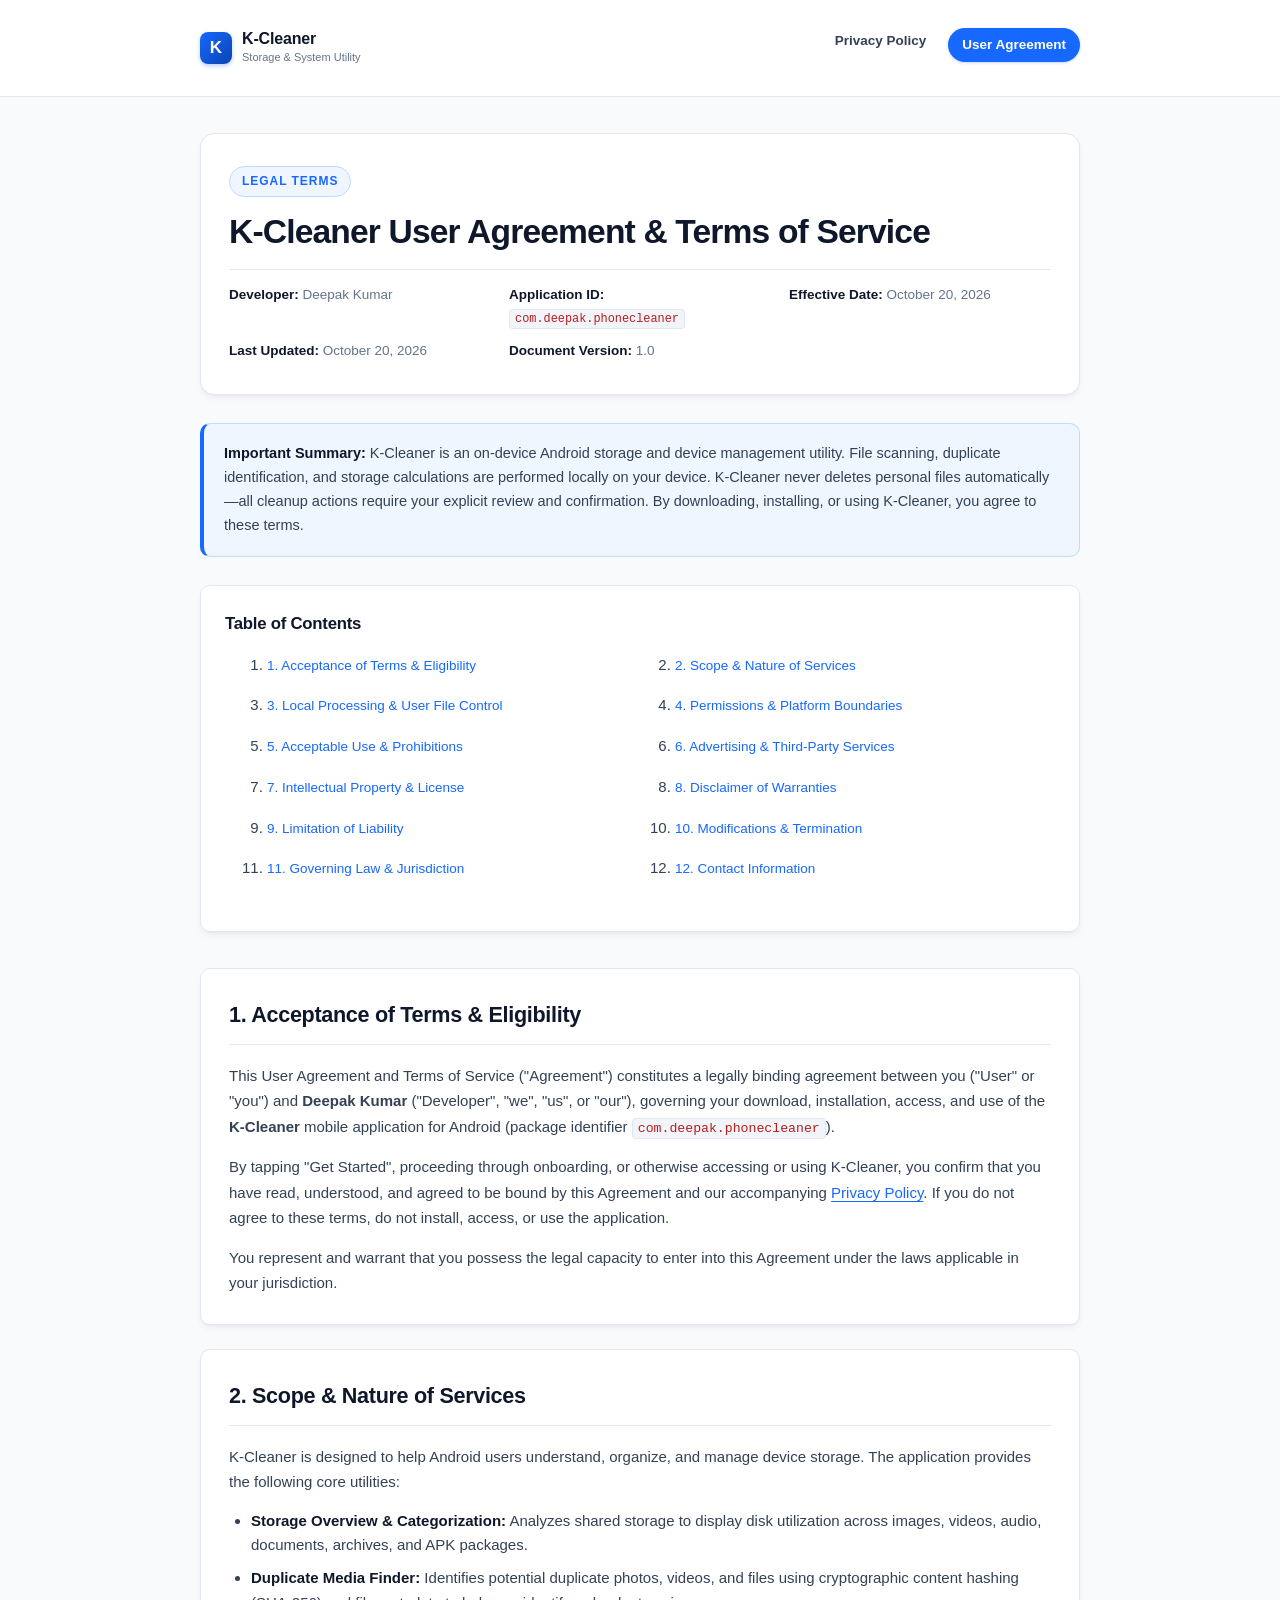
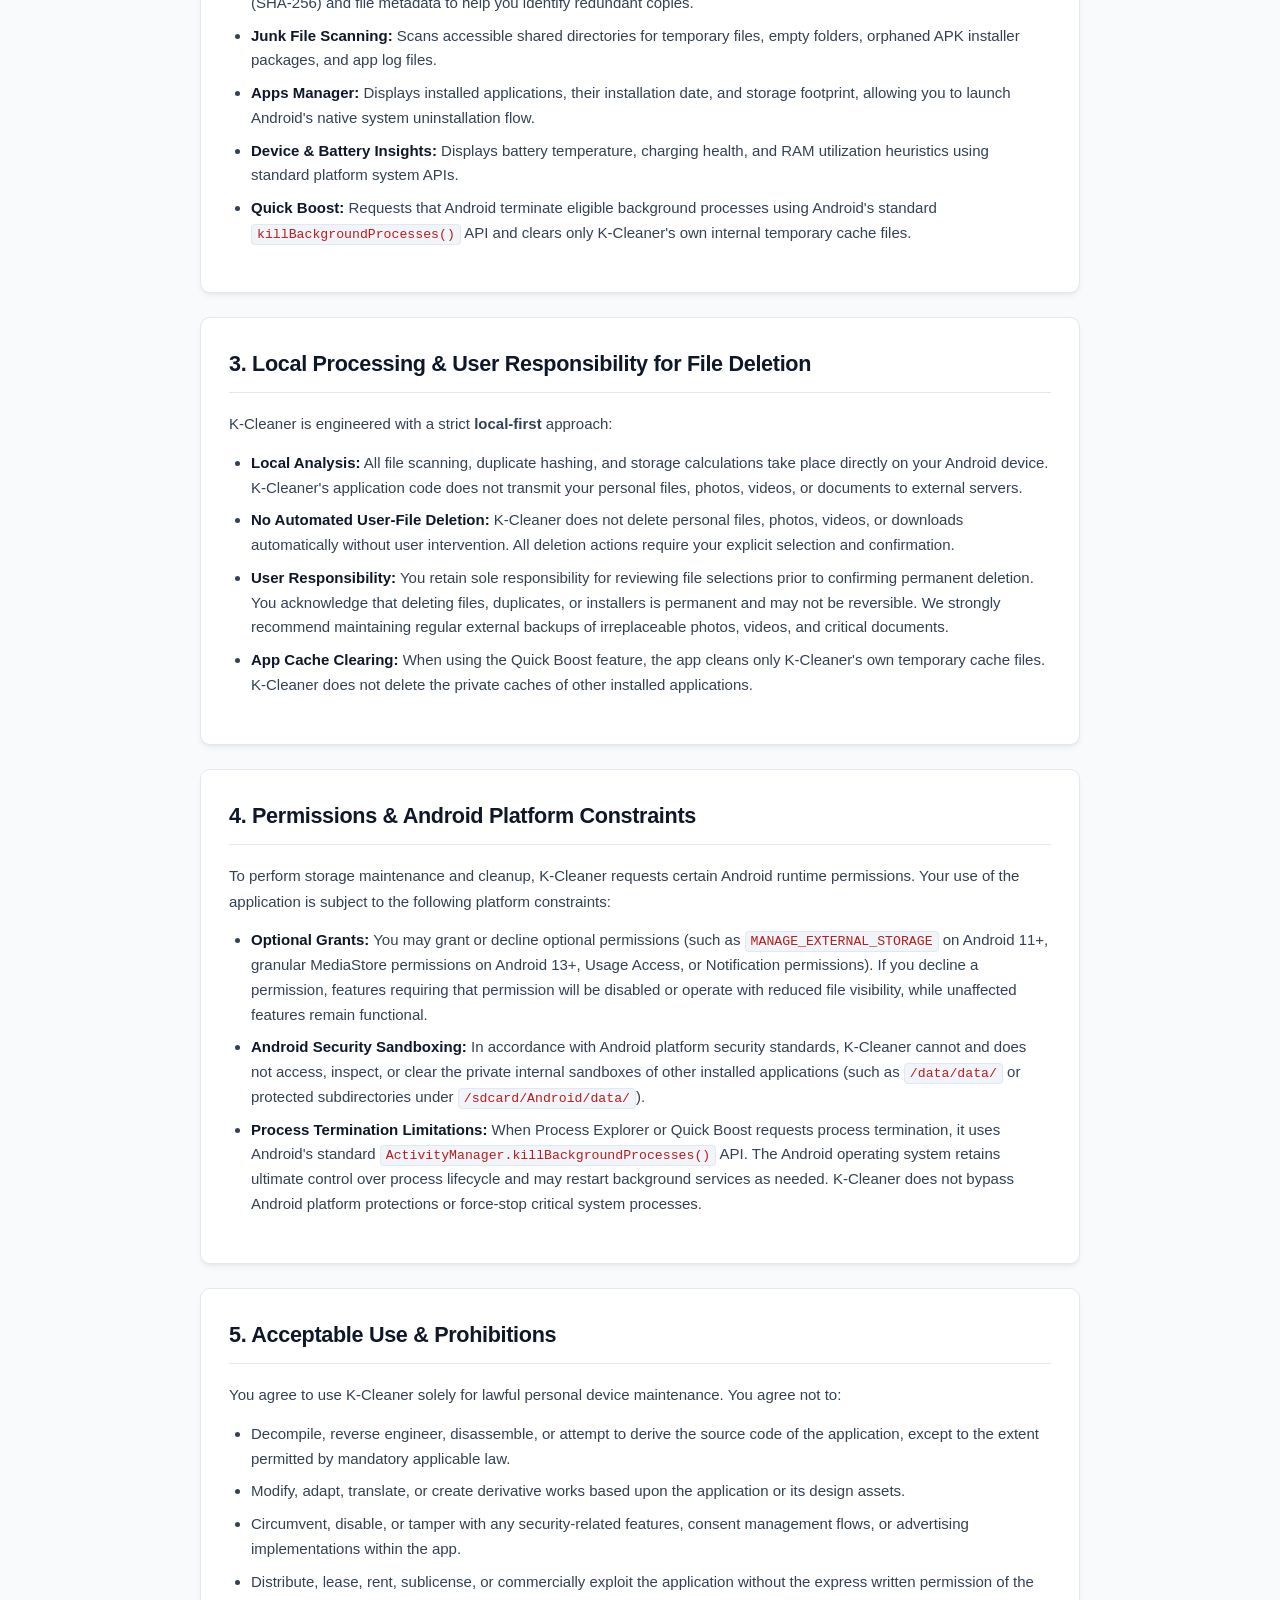
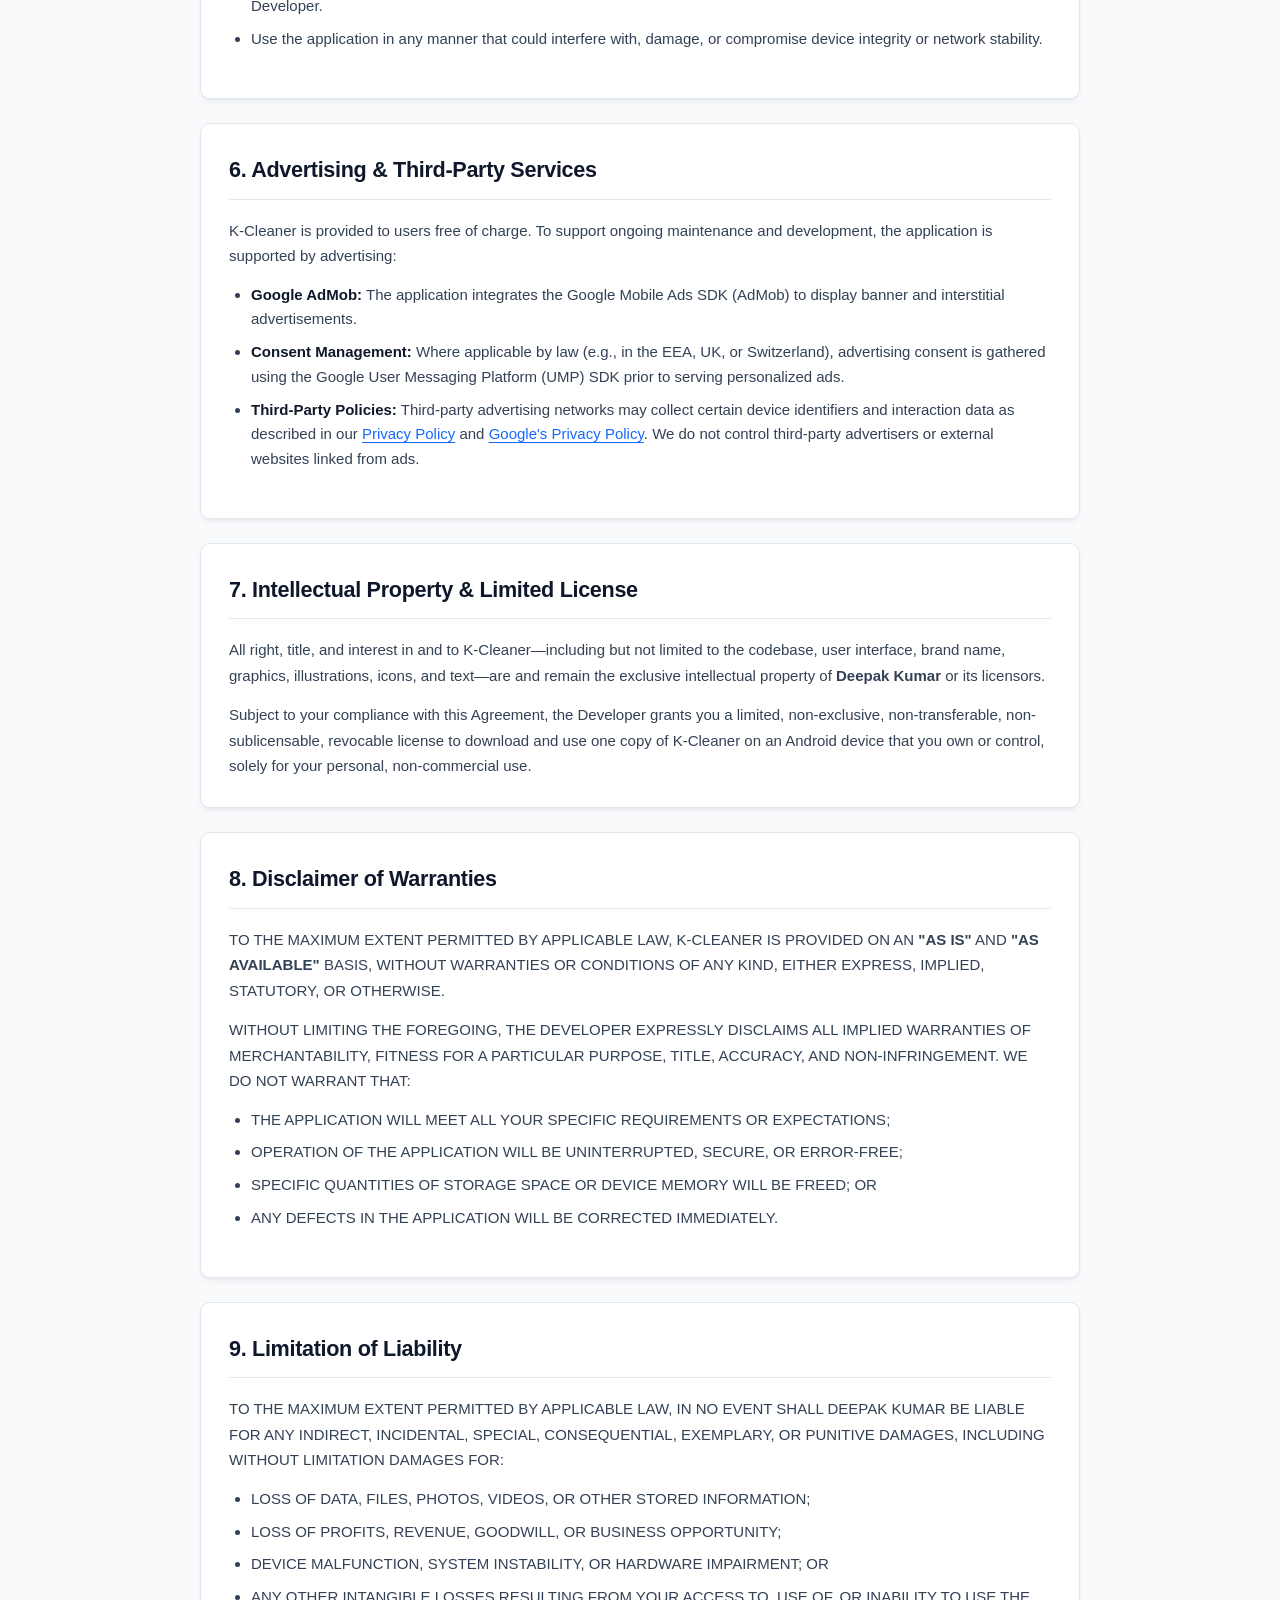
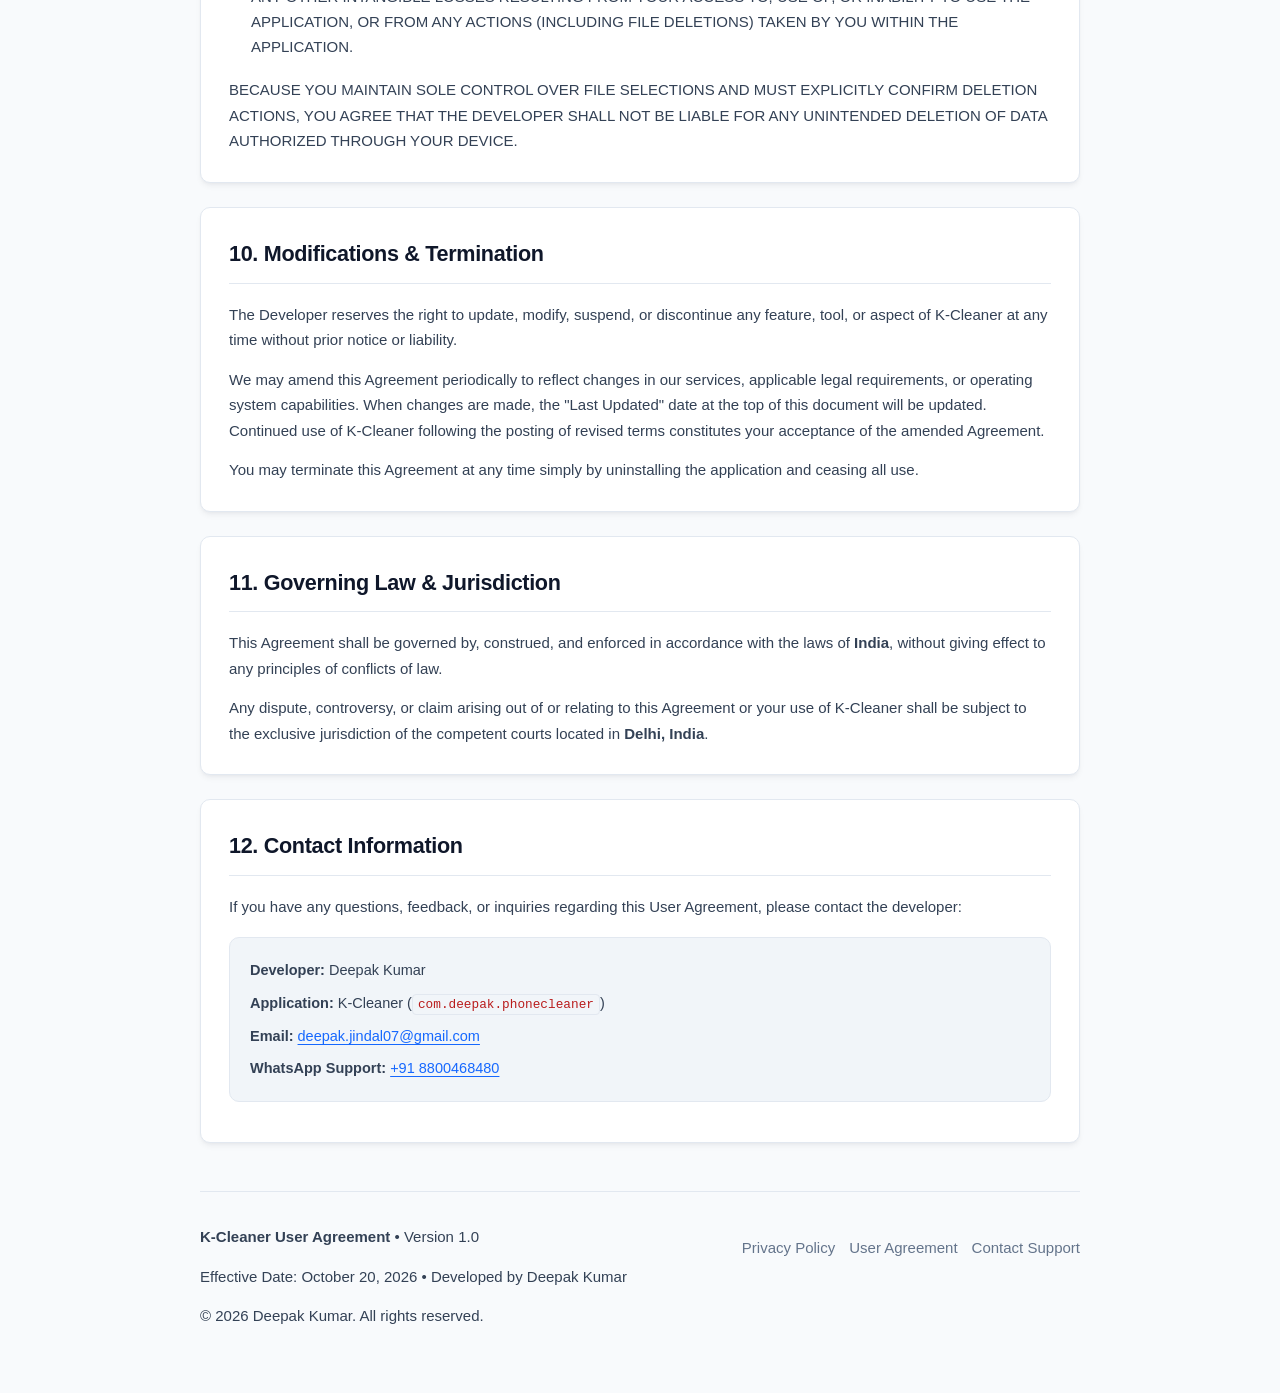
==== agreement.html @ 9d78235a "Revamp privacy policy and add user agreement with modern responsive theme" ====
<!DOCTYPE html>
<html lang="en">
<head>
  <meta charset="UTF-8">
  <meta name="viewport" content="width=device-width, initial-scale=1.0">
  <meta name="description" content="User Agreement and Terms of Service for K-Cleaner, an Android device storage and maintenance utility developed by Deepak Kumar.">
  <meta name="author" content="Deepak Kumar">
  <title>User Agreement — K-Cleaner</title>
  <link rel="stylesheet" href="styles.css">
  <style>
    /* Inline baseline styles to ensure immediate render */
    :root {
      --color-primary: #1668fe;
      --font-stack: -apple-system, BlinkMacSystemFont, "Segoe UI", Roboto, "Helvetica Neue", Arial, sans-serif;
    }
  </style>
</head>
<body>
  <!-- Top Navigation Bar -->
  <nav class="site-nav" aria-label="Main Navigation">
    <div class="site-nav-container">
      <a href="index.html" class="brand-link" aria-label="K-Cleaner Home">
        <div class="brand-icon">K</div>
        <div class="brand-info">
          <span class="brand-name">K-Cleaner</span>
          <span class="brand-tagline">Storage &amp; System Utility</span>
        </div>
      </a>
      <ul class="nav-links">
        <li><a href="privacy-policy.html" class="nav-pill inactive">Privacy Policy</a></li>
        <li><a href="agreement.html" class="nav-pill active" aria-current="page">User Agreement</a></li>
      </ul>
    </div>
  </nav>

  <div class="container">
    <header class="doc-header">
      <span class="brand-badge">Legal Terms</span>
      <h1>K-Cleaner User Agreement &amp; Terms of Service</h1>
      <div class="meta-grid">
        <div class="meta-item"><strong>Developer:</strong> Deepak Kumar</div>
        <div class="meta-item"><strong>Application ID:</strong> <code>com.deepak.phonecleaner</code></div>
        <div class="meta-item"><strong>Effective Date:</strong> October 20, 2026</div>
        <div class="meta-item"><strong>Last Updated:</strong> October 20, 2026</div>
        <div class="meta-item"><strong>Document Version:</strong> 1.0</div>
      </div>
    </header>

    <div class="callout">
      <strong>Important Summary:</strong> K-Cleaner is an on-device Android storage and device management utility. File scanning, duplicate identification, and storage calculations are performed locally on your device. K-Cleaner never deletes personal files automatically—all cleanup actions require your explicit review and confirmation. By downloading, installing, or using K-Cleaner, you agree to these terms.
    </div>

    <!-- Table of Contents -->
    <nav class="toc" aria-label="Table of Contents">
      <h2>Table of Contents</h2>
      <ol>
        <li><a href="#acceptance">1. Acceptance of Terms &amp; Eligibility</a></li>
        <li><a href="#services">2. Scope &amp; Nature of Services</a></li>
        <li><a href="#user-control">3. Local Processing &amp; User File Control</a></li>
        <li><a href="#permissions">4. Permissions &amp; Platform Boundaries</a></li>
        <li><a href="#acceptable-use">5. Acceptable Use &amp; Prohibitions</a></li>
        <li><a href="#advertising">6. Advertising &amp; Third-Party Services</a></li>
        <li><a href="#intellectual-property">7. Intellectual Property &amp; License</a></li>
        <li><a href="#disclaimers">8. Disclaimer of Warranties</a></li>
        <li><a href="#liability">9. Limitation of Liability</a></li>
        <li><a href="#modifications">10. Modifications &amp; Termination</a></li>
        <li><a href="#governing-law">11. Governing Law &amp; Jurisdiction</a></li>
        <li><a href="#contact">12. Contact Information</a></li>
      </ol>
    </nav>

    <main>
      <!-- 1. Acceptance -->
      <section id="acceptance">
        <h2>1. Acceptance of Terms &amp; Eligibility</h2>
        <p>
          This User Agreement and Terms of Service ("Agreement") constitutes a legally binding agreement between you ("User" or "you") and <strong>Deepak Kumar</strong> ("Developer", "we", "us", or "our"), governing your download, installation, access, and use of the <strong>K-Cleaner</strong> mobile application for Android (package identifier <code>com.deepak.phonecleaner</code>).
        </p>
        <p>
          By tapping "Get Started", proceeding through onboarding, or otherwise accessing or using K-Cleaner, you confirm that you have read, understood, and agreed to be bound by this Agreement and our accompanying <a href="privacy-policy.html">Privacy Policy</a>. If you do not agree to these terms, do not install, access, or use the application.
        </p>
        <p>
          You represent and warrant that you possess the legal capacity to enter into this Agreement under the laws applicable in your jurisdiction.
        </p>
      </section>

      <!-- 2. Scope & Nature of Services -->
      <section id="services">
        <h2>2. Scope &amp; Nature of Services</h2>
        <p>
          K-Cleaner is designed to help Android users understand, organize, and manage device storage. The application provides the following core utilities:
        </p>
        <ul>
          <li><strong>Storage Overview &amp; Categorization:</strong> Analyzes shared storage to display disk utilization across images, videos, audio, documents, archives, and APK packages.</li>
          <li><strong>Duplicate Media Finder:</strong> Identifies potential duplicate photos, videos, and files using cryptographic content hashing (SHA-256) and file metadata to help you identify redundant copies.</li>
          <li><strong>Junk File Scanning:</strong> Scans accessible shared directories for temporary files, empty folders, orphaned APK installer packages, and app log files.</li>
          <li><strong>Apps Manager:</strong> Displays installed applications, their installation date, and storage footprint, allowing you to launch Android's native system uninstallation flow.</li>
          <li><strong>Device &amp; Battery Insights:</strong> Displays battery temperature, charging health, and RAM utilization heuristics using standard platform system APIs.</li>
          <li><strong>Quick Boost:</strong> Requests that Android terminate eligible background processes using Android's standard <code>killBackgroundProcesses()</code> API and clears only K-Cleaner's own internal temporary cache files.</li>
        </ul>
      </section>

      <!-- 3. Local Processing & User Control -->
      <section id="user-control">
        <h2>3. Local Processing &amp; User Responsibility for File Deletion</h2>
        <p>
          K-Cleaner is engineered with a strict <strong>local-first</strong> approach:
        </p>
        <ul>
          <li>
            <strong>Local Analysis:</strong> All file scanning, duplicate hashing, and storage calculations take place directly on your Android device. K-Cleaner's application code does not transmit your personal files, photos, videos, or documents to external servers.
          </li>
          <li>
            <strong>No Automated User-File Deletion:</strong> K-Cleaner does not delete personal files, photos, videos, or downloads automatically without user intervention. All deletion actions require your explicit selection and confirmation.
          </li>
          <li>
            <strong>User Responsibility:</strong> You retain sole responsibility for reviewing file selections prior to confirming permanent deletion. You acknowledge that deleting files, duplicates, or installers is permanent and may not be reversible. We strongly recommend maintaining regular external backups of irreplaceable photos, videos, and critical documents.
          </li>
          <li>
            <strong>App Cache Clearing:</strong> When using the Quick Boost feature, the app cleans only K-Cleaner's own temporary cache files. K-Cleaner does not delete the private caches of other installed applications.
          </li>
        </ul>
      </section>

      <!-- 4. Permissions & Platform Boundaries -->
      <section id="permissions">
        <h2>4. Permissions &amp; Android Platform Constraints</h2>
        <p>
          To perform storage maintenance and cleanup, K-Cleaner requests certain Android runtime permissions. Your use of the application is subject to the following platform constraints:
        </p>
        <ul>
          <li>
            <strong>Optional Grants:</strong> You may grant or decline optional permissions (such as <code>MANAGE_EXTERNAL_STORAGE</code> on Android 11+, granular MediaStore permissions on Android 13+, Usage Access, or Notification permissions). If you decline a permission, features requiring that permission will be disabled or operate with reduced file visibility, while unaffected features remain functional.
          </li>
          <li>
            <strong>Android Security Sandboxing:</strong> In accordance with Android platform security standards, K-Cleaner cannot and does not access, inspect, or clear the private internal sandboxes of other installed applications (such as <code>/data/data/</code> or protected subdirectories under <code>/sdcard/Android/data/</code>).
          </li>
          <li>
            <strong>Process Termination Limitations:</strong> When Process Explorer or Quick Boost requests process termination, it uses Android's standard <code>ActivityManager.killBackgroundProcesses()</code> API. The Android operating system retains ultimate control over process lifecycle and may restart background services as needed. K-Cleaner does not bypass Android platform protections or force-stop critical system processes.
          </li>
        </ul>
      </section>

      <!-- 5. Acceptable Use -->
      <section id="acceptable-use">
        <h2>5. Acceptable Use &amp; Prohibitions</h2>
        <p>
          You agree to use K-Cleaner solely for lawful personal device maintenance. You agree not to:
        </p>
        <ul>
          <li>Decompile, reverse engineer, disassemble, or attempt to derive the source code of the application, except to the extent permitted by mandatory applicable law.</li>
          <li>Modify, adapt, translate, or create derivative works based upon the application or its design assets.</li>
          <li>Circumvent, disable, or tamper with any security-related features, consent management flows, or advertising implementations within the app.</li>
          <li>Distribute, lease, rent, sublicense, or commercially exploit the application without the express written permission of the Developer.</li>
          <li>Use the application in any manner that could interfere with, damage, or compromise device integrity or network stability.</li>
        </ul>
      </section>

      <!-- 6. Advertising & Third-Party Services -->
      <section id="advertising">
        <h2>6. Advertising &amp; Third-Party Services</h2>
        <p>
          K-Cleaner is provided to users free of charge. To support ongoing maintenance and development, the application is supported by advertising:
        </p>
        <ul>
          <li><strong>Google AdMob:</strong> The application integrates the Google Mobile Ads SDK (AdMob) to display banner and interstitial advertisements.</li>
          <li><strong>Consent Management:</strong> Where applicable by law (e.g., in the EEA, UK, or Switzerland), advertising consent is gathered using the Google User Messaging Platform (UMP) SDK prior to serving personalized ads.</li>
          <li><strong>Third-Party Policies:</strong> Third-party advertising networks may collect certain device identifiers and interaction data as described in our <a href="privacy-policy.html#advertising">Privacy Policy</a> and <a href="https://policies.google.com/privacy" target="_blank" rel="noopener noreferrer">Google's Privacy Policy</a>. We do not control third-party advertisers or external websites linked from ads.</li>
        </ul>
      </section>

      <!-- 7. Intellectual Property -->
      <section id="intellectual-property">
        <h2>7. Intellectual Property &amp; Limited License</h2>
        <p>
          All right, title, and interest in and to K-Cleaner—including but not limited to the codebase, user interface, brand name, graphics, illustrations, icons, and text—are and remain the exclusive intellectual property of <strong>Deepak Kumar</strong> or its licensors.
        </p>
        <p>
          Subject to your compliance with this Agreement, the Developer grants you a limited, non-exclusive, non-transferable, non-sublicensable, revocable license to download and use one copy of K-Cleaner on an Android device that you own or control, solely for your personal, non-commercial use.
        </p>
      </section>

      <!-- 8. Disclaimers -->
      <section id="disclaimers">
        <h2>8. Disclaimer of Warranties</h2>
        <p>
          TO THE MAXIMUM EXTENT PERMITTED BY APPLICABLE LAW, K-CLEANER IS PROVIDED ON AN <strong>"AS IS"</strong> AND <strong>"AS AVAILABLE"</strong> BASIS, WITHOUT WARRANTIES OR CONDITIONS OF ANY KIND, EITHER EXPRESS, IMPLIED, STATUTORY, OR OTHERWISE.
        </p>
        <p>
          WITHOUT LIMITING THE FOREGOING, THE DEVELOPER EXPRESSLY DISCLAIMS ALL IMPLIED WARRANTIES OF MERCHANTABILITY, FITNESS FOR A PARTICULAR PURPOSE, TITLE, ACCURACY, AND NON-INFRINGEMENT. WE DO NOT WARRANT THAT:
        </p>
        <ul>
          <li>THE APPLICATION WILL MEET ALL YOUR SPECIFIC REQUIREMENTS OR EXPECTATIONS;</li>
          <li>OPERATION OF THE APPLICATION WILL BE UNINTERRUPTED, SECURE, OR ERROR-FREE;</li>
          <li>SPECIFIC QUANTITIES OF STORAGE SPACE OR DEVICE MEMORY WILL BE FREED; OR</li>
          <li>ANY DEFECTS IN THE APPLICATION WILL BE CORRECTED IMMEDIATELY.</li>
        </ul>
      </section>

      <!-- 9. Liability -->
      <section id="liability">
        <h2>9. Limitation of Liability</h2>
        <p>
          TO THE MAXIMUM EXTENT PERMITTED BY APPLICABLE LAW, IN NO EVENT SHALL DEEPAK KUMAR BE LIABLE FOR ANY INDIRECT, INCIDENTAL, SPECIAL, CONSEQUENTIAL, EXEMPLARY, OR PUNITIVE DAMAGES, INCLUDING WITHOUT LIMITATION DAMAGES FOR:
        </p>
        <ul>
          <li>LOSS OF DATA, FILES, PHOTOS, VIDEOS, OR OTHER STORED INFORMATION;</li>
          <li>LOSS OF PROFITS, REVENUE, GOODWILL, OR BUSINESS OPPORTUNITY;</li>
          <li>DEVICE MALFUNCTION, SYSTEM INSTABILITY, OR HARDWARE IMPAIRMENT; OR</li>
          <li>ANY OTHER INTANGIBLE LOSSES RESULTING FROM YOUR ACCESS TO, USE OF, OR INABILITY TO USE THE APPLICATION, OR FROM ANY ACTIONS (INCLUDING FILE DELETIONS) TAKEN BY YOU WITHIN THE APPLICATION.</li>
        </ul>
        <p>
          BECAUSE YOU MAINTAIN SOLE CONTROL OVER FILE SELECTIONS AND MUST EXPLICITLY CONFIRM DELETION ACTIONS, YOU AGREE THAT THE DEVELOPER SHALL NOT BE LIABLE FOR ANY UNINTENDED DELETION OF DATA AUTHORIZED THROUGH YOUR DEVICE.
        </p>
      </section>

      <!-- 10. Modifications -->
      <section id="modifications">
        <h2>10. Modifications &amp; Termination</h2>
        <p>
          The Developer reserves the right to update, modify, suspend, or discontinue any feature, tool, or aspect of K-Cleaner at any time without prior notice or liability.
        </p>
        <p>
          We may amend this Agreement periodically to reflect changes in our services, applicable legal requirements, or operating system capabilities. When changes are made, the "Last Updated" date at the top of this document will be updated. Continued use of K-Cleaner following the posting of revised terms constitutes your acceptance of the amended Agreement.
        </p>
        <p>
          You may terminate this Agreement at any time simply by uninstalling the application and ceasing all use.
        </p>
      </section>

      <!-- 11. Governing Law -->
      <section id="governing-law">
        <h2>11. Governing Law &amp; Jurisdiction</h2>
        <p>
          This Agreement shall be governed by, construed, and enforced in accordance with the laws of <strong>India</strong>, without giving effect to any principles of conflicts of law.
        </p>
        <p>
          Any dispute, controversy, or claim arising out of or relating to this Agreement or your use of K-Cleaner shall be subject to the exclusive jurisdiction of the competent courts located in <strong>Delhi, India</strong>.
        </p>
      </section>

      <!-- 12. Contact -->
      <section id="contact">
        <h2>12. Contact Information</h2>
        <p>
          If you have any questions, feedback, or inquiries regarding this User Agreement, please contact the developer:
        </p>
        <div class="contact-box">
          <p><strong>Developer:</strong> Deepak Kumar</p>
          <p><strong>Application:</strong> K-Cleaner (<code>com.deepak.phonecleaner</code>)</p>
          <p><strong>Email:</strong> <a href="mailto:deepak.jindal07@gmail.com">deepak.jindal07@gmail.com</a></p>
          <p><strong>WhatsApp Support:</strong> <a href="https://wa.me/918800468480" target="_blank" rel="noopener noreferrer">+91 8800468480</a></p>
        </div>
      </section>
    </main>

    <!-- Footer -->
    <footer class="doc-footer">
      <div class="footer-content">
        <div>
          <p><strong>K-Cleaner User Agreement</strong> • Version 1.0</p>
          <p>Effective Date: October 20, 2026 • Developed by Deepak Kumar</p>
          <p>&copy; 2026 Deepak Kumar. All rights reserved.</p>
        </div>
        <div>
          <ul class="footer-links">
            <li><a href="privacy-policy.html">Privacy Policy</a></li>
            <li><a href="agreement.html">User Agreement</a></li>
            <li><a href="mailto:deepak.jindal07@gmail.com">Contact Support</a></li>
          </ul>
        </div>
      </div>
    </footer>
  </div>
</body>
</html>
---- styles.css ----
:root {
  --color-bg: #f8fafc;
  --color-surface: #ffffff;
  --color-surface-subtle: #f1f5f9;
  --color-border: #e2e8f0;
  --color-border-subtle: #edf2f7;
  --color-text-main: #0f172a;
  --color-text-muted: #334155;
  --color-text-subtle: #64748b;
  --color-primary: #1668fe;
  --color-primary-dark: #0f4ec2;
  --color-primary-light: #eff6ff;
  --color-primary-border: #bfdbfe;
  --color-accent-badge: #e0edff;
  --color-code-bg: #f1f5f9;
  --color-code-text: #b91c1c;
  --color-code-border: #e2e8f0;
  --color-table-header: #f8fafc;
  --color-table-stripe: #fcfdfe;
  --color-table-hover: #f1f7ff;
  --color-nav-bg: rgba(255, 255, 255, 0.92);
  --color-nav-border: #e2e8f0;
  --color-card-shadow: 0 4px 6px -1px rgba(15, 23, 42, 0.05), 0 2px 4px -2px rgba(15, 23, 42, 0.05);
  --color-banner-bg: #eff6ff;
  --color-banner-border: #93c5fd;
  --color-banner-text: #1e40af;
  --radius-sm: 6px;
  --radius-md: 10px;
  --radius-lg: 14px;
  --font-stack: -apple-system, BlinkMacSystemFont, "Segoe UI", Roboto, "Helvetica Neue", Arial, sans-serif;
}

@media (prefers-color-scheme: dark) {
  :root {
    --color-bg: #0b1120;
    --color-surface: #131d31;
    --color-surface-subtle: #1a263d;
    --color-border: #22324e;
    --color-border-subtle: #1c2b42;
    --color-text-main: #f8fafc;
    --color-text-muted: #cbd5e1;
    --color-text-subtle: #94a3b8;
    --color-primary: #3b82f6;
    --color-primary-dark: #60a5fa;
    --color-primary-light: #172554;
    --color-primary-border: #1e3a8a;
    --color-accent-badge: #1e293b;
    --color-code-bg: #1e293b;
    --color-code-text: #f87171;
    --color-code-border: #334155;
    --color-table-header: #172237;
    --color-table-stripe: #121b2d;
    --color-table-hover: #1e2d48;
    --color-nav-bg: rgba(11, 17, 32, 0.92);
    --color-nav-border: #1e293b;
    --color-card-shadow: 0 4px 6px -1px rgba(0, 0, 0, 0.3);
    --color-banner-bg: #172554;
    --color-banner-border: #1e40af;
    --color-banner-text: #bfdbfe;
  }
}

* {
  box-sizing: border-box;
  margin: 0;
  padding: 0;
}

html {
  scroll-behavior: smooth;
  font-size: 16px;
  background-color: var(--color-bg);
  color: var(--color-text-main);
}

body {
  font-family: var(--font-stack);
  line-height: 1.7;
  color: var(--color-text-main);
  background-color: var(--color-bg);
  -webkit-font-smoothing: antialiased;
}

/* Site Navbar */
.site-nav {
  position: sticky;
  top: 0;
  z-index: 100;
  background-color: var(--color-nav-bg);
  backdrop-filter: blur(10px);
  -webkit-backdrop-filter: blur(10px);
  border-bottom: 1px solid var(--color-nav-border);
  transition: background-color 0.2s ease, border-color 0.2s ease;
}

.site-nav-container {
  max-width: 920px;
  margin: 0 auto;
  padding: 12px 20px;
  display: flex;
  align-items: center;
  justify-content: space-between;
  gap: 16px;
}

.brand-link {
  display: flex;
  align-items: center;
  gap: 10px;
  text-decoration: none;
  color: var(--color-text-main);
}

.brand-icon {
  width: 32px;
  height: 32px;
  border-radius: 8px;
  background: linear-gradient(135deg, #1668fe, #0b45b2);
  display: flex;
  align-items: center;
  justify-content: center;
  color: #ffffff;
  font-weight: 800;
  font-size: 17px;
  box-shadow: 0 2px 4px rgba(22, 104, 254, 0.3);
  flex-shrink: 0;
}

.brand-info {
  display: flex;
  flex-direction: column;
}

.brand-name {
  font-weight: 700;
  font-size: 16px;
  letter-spacing: -0.01em;
  color: var(--color-text-main);
  line-height: 1.2;
}

.brand-tagline {
  font-size: 11px;
  color: var(--color-text-subtle);
  font-weight: 500;
}

.nav-links {
  display: flex;
  align-items: center;
  gap: 8px;
  list-style: none;
}

.nav-pill {
  display: inline-block;
  padding: 6px 14px;
  border-radius: 9999px;
  font-size: 13.5px;
  font-weight: 600;
  text-decoration: none;
  transition: all 0.15s ease;
  white-space: nowrap;
}

.nav-pill.inactive {
  color: var(--color-text-muted);
  background-color: transparent;
}

.nav-pill.inactive:hover {
  background-color: var(--color-surface-subtle);
  color: var(--color-primary);
}

.nav-pill.active {
  background-color: var(--color-primary);
  color: #ffffff;
  box-shadow: 0 1px 3px rgba(22, 104, 254, 0.25);
}

/* Page Container */
.container {
  max-width: 920px;
  margin: 0 auto;
  padding: 36px 20px 64px;
}

/* Header & Meta */
header.doc-header {
  background-color: var(--color-surface);
  border: 1px solid var(--color-border);
  border-radius: var(--radius-lg);
  padding: 32px 28px;
  margin-bottom: 28px;
  box-shadow: var(--color-card-shadow);
}

.brand-badge {
  display: inline-flex;
  align-items: center;
  gap: 6px;
  font-size: 12px;
  font-weight: 700;
  text-transform: uppercase;
  letter-spacing: 0.08em;
  color: var(--color-primary);
  background-color: var(--color-primary-light);
  border: 1px solid var(--color-primary-border);
  padding: 4px 12px;
  border-radius: 9999px;
  margin-bottom: 14px;
}

h1 {
  font-size: 2.1rem;
  font-weight: 800;
  line-height: 1.25;
  color: var(--color-text-main);
  margin-bottom: 16px;
  letter-spacing: -0.025em;
}

.meta-grid {
  display: grid;
  grid-template-columns: repeat(auto-fit, minmax(200px, 1fr));
  gap: 10px 18px;
  font-size: 13.5px;
  color: var(--color-text-subtle);
  padding-top: 14px;
  border-top: 1px solid var(--color-border);
}

.meta-item strong {
  color: var(--color-text-main);
  font-weight: 600;
}

/* Callout Summary Box */
.callout {
  background-color: var(--color-primary-light);
  border: 1px solid var(--color-primary-border);
  border-left: 4px solid var(--color-primary);
  border-radius: var(--radius-md);
  padding: 18px 20px;
  margin-bottom: 28px;
  font-size: 14.5px;
  line-height: 1.65;
  color: var(--color-text-muted);
}

.callout strong {
  color: var(--color-text-main);
}

/* Table of Contents */
.toc {
  background-color: var(--color-surface);
  border: 1px solid var(--color-border);
  border-radius: var(--radius-md);
  padding: 24px;
  margin-bottom: 36px;
  box-shadow: var(--color-card-shadow);
}

.toc h2 {
  font-size: 1.05rem;
  font-weight: 700;
  color: var(--color-text-main);
  margin-bottom: 14px;
  border: none;
  padding-bottom: 0;
  display: flex;
  align-items: center;
  gap: 8px;
}

.toc ol {
  padding-left: 20px;
  display: grid;
  grid-template-columns: 1fr;
  gap: 8px;
}

@media (min-width: 640px) {
  .toc ol {
    grid-template-columns: 1fr 1fr;
    gap: 8px 28px;
  }
}

.toc a {
  color: var(--color-primary);
  text-decoration: none;
  font-size: 13.5px;
  font-weight: 500;
}

.toc a:hover,
.toc a:focus-visible {
  text-decoration: underline;
  color: var(--color-primary-dark);
}

/* Content Sections */
section {
  background-color: var(--color-surface);
  border: 1px solid var(--color-border);
  border-radius: var(--radius-md);
  padding: 28px;
  margin-bottom: 24px;
  scroll-margin-top: 76px;
  box-shadow: var(--color-card-shadow);
}

h2 {
  font-size: 1.35rem;
  font-weight: 700;
  color: var(--color-text-main);
  border-bottom: 1px solid var(--color-border);
  padding-bottom: 10px;
  margin-bottom: 18px;
  letter-spacing: -0.015em;
}

h3 {
  font-size: 1.1rem;
  font-weight: 600;
  color: var(--color-text-main);
  margin: 20px 0 10px;
}

p {
  margin-bottom: 14px;
  color: var(--color-text-muted);
  font-size: 15px;
}

p:last-child {
  margin-bottom: 0;
}

ul, ol {
  margin: 12px 0 18px 22px;
  color: var(--color-text-muted);
  font-size: 15px;
}

li {
  margin-bottom: 8px;
  line-height: 1.65;
}

li:last-child {
  margin-bottom: 0;
}

li strong {
  color: var(--color-text-main);
}

/* Tables */
.table-wrapper {
  overflow-x: auto;
  margin: 18px 0 22px;
  border: 1px solid var(--color-border);
  border-radius: var(--radius-sm);
  background-color: var(--color-surface);
}

table {
  width: 100%;
  border-collapse: collapse;
  text-align: left;
  font-size: 13.5px;
  line-height: 1.6;
}

thead {
  background-color: var(--color-table-header);
  border-bottom: 1px solid var(--color-border);
}

th {
  padding: 12px 14px;
  font-weight: 700;
  color: var(--color-text-main);
  white-space: nowrap;
}

td {
  padding: 12px 14px;
  border-bottom: 1px solid var(--color-border-subtle);
  color: var(--color-text-muted);
  vertical-align: top;
}

tbody tr:nth-child(even) {
  background-color: var(--color-table-stripe);
}

tbody tr:hover {
  background-color: var(--color-table-hover);
}

tbody tr:last-child td {
  border-bottom: none;
}

/* Code */
code {
  font-family: ui-monospace, SFMono-Regular, Menlo, Monaco, Consolas, "Liberation Mono", "Courier New", monospace;
  font-size: 0.88em;
  background-color: var(--color-code-bg);
  color: var(--color-code-text);
  border: 1px solid var(--color-code-border);
  padding: 2px 5px;
  border-radius: 4px;
  word-break: break-word;
}

/* Links */
a {
  color: var(--color-primary);
  text-decoration: underline;
  text-underline-offset: 3px;
}

a:hover,
a:focus-visible {
  color: var(--color-primary-dark);
}

/* Contact Box */
.contact-box {
  background-color: var(--color-surface-subtle);
  border: 1px solid var(--color-border);
  border-radius: var(--radius-md);
  padding: 20px;
  margin: 18px 0 12px;
}

.contact-box p {
  margin-bottom: 8px;
  font-size: 14.5px;
}

.contact-box p:last-child {
  margin-bottom: 0;
}

/* Footer */
footer.doc-footer {
  border-top: 1px solid var(--color-border);
  padding-top: 32px;
  margin-top: 48px;
  font-size: 13.5px;
  color: var(--color-text-subtle);
}

.footer-content {
  display: flex;
  flex-direction: column;
  gap: 16px;
}

@media (min-width: 640px) {
  .footer-content {
    flex-direction: row;
    justify-content: space-between;
    align-items: flex-start;
  }
}

.footer-links {
  display: flex;
  flex-wrap: wrap;
  gap: 14px;
  list-style: none;
}

.footer-links a {
  color: var(--color-text-subtle);
  text-decoration: none;
}

.footer-links a:hover {
  color: var(--color-primary);
  text-decoration: underline;
}

/* Mobile Adjustments */
@media (max-width: 640px) {
  .site-nav-container {
    flex-direction: column;
    align-items: flex-start;
    gap: 10px;
  }
  .nav-links {
    width: 100%;
    justify-content: flex-start;
  }
  .container {
    padding: 20px 14px 48px;
  }
  header.doc-header {
    padding: 22px 18px;
  }
  h1 {
    font-size: 1.65rem;
  }
  section {
    padding: 20px 16px;
  }
  .meta-grid {
    grid-template-columns: 1fr;
  }
}
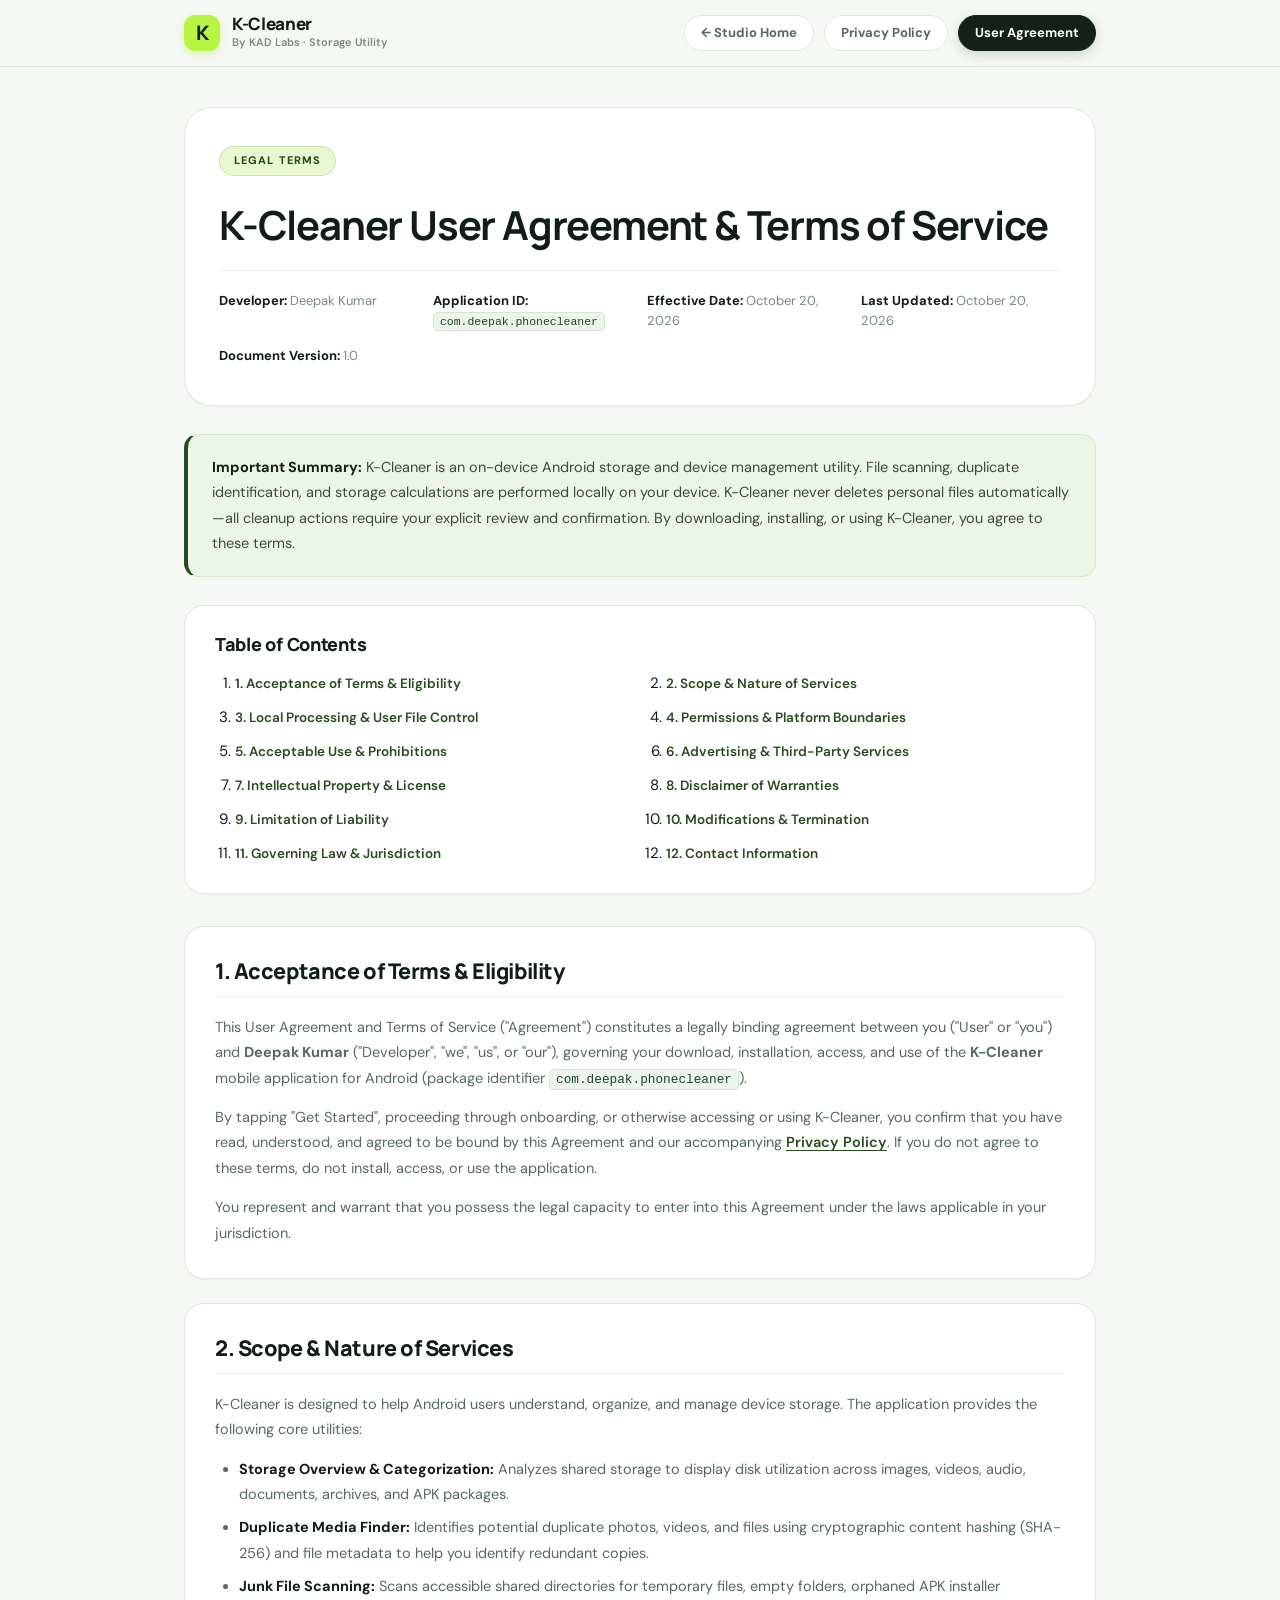
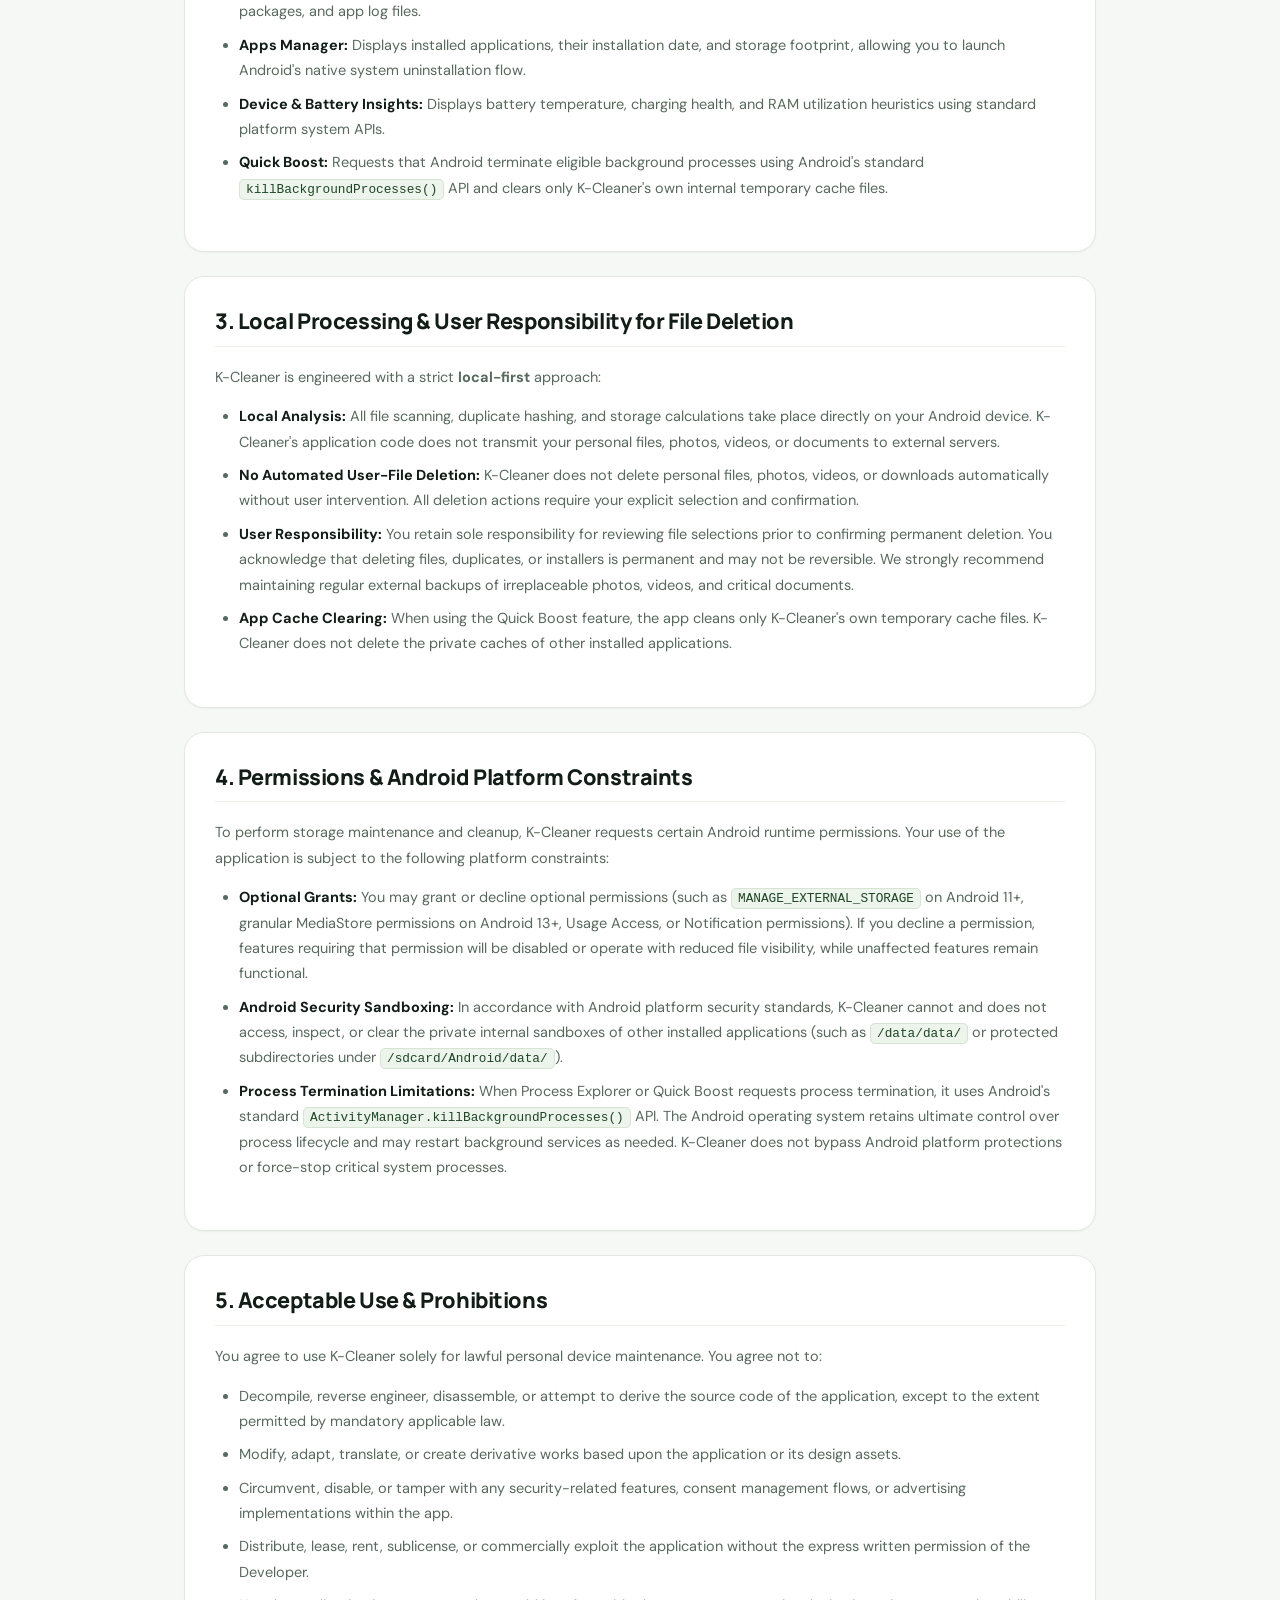
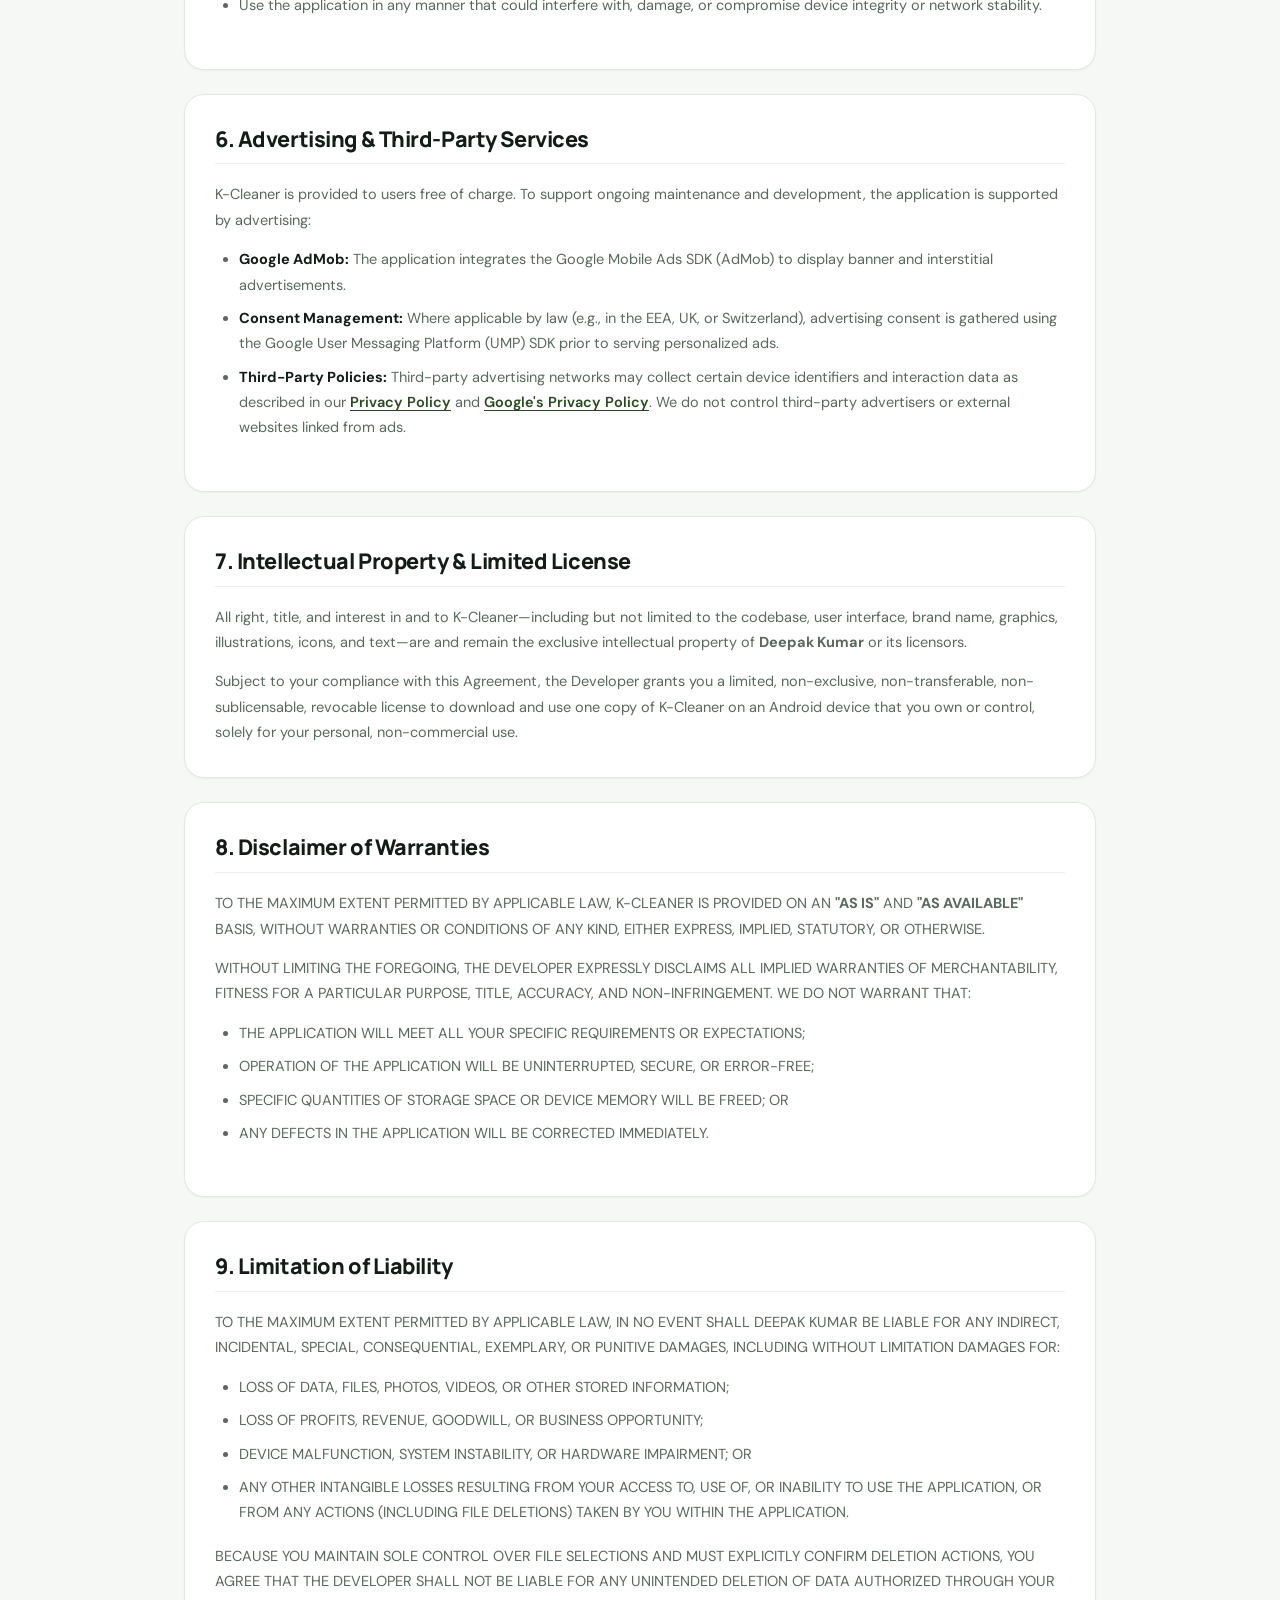
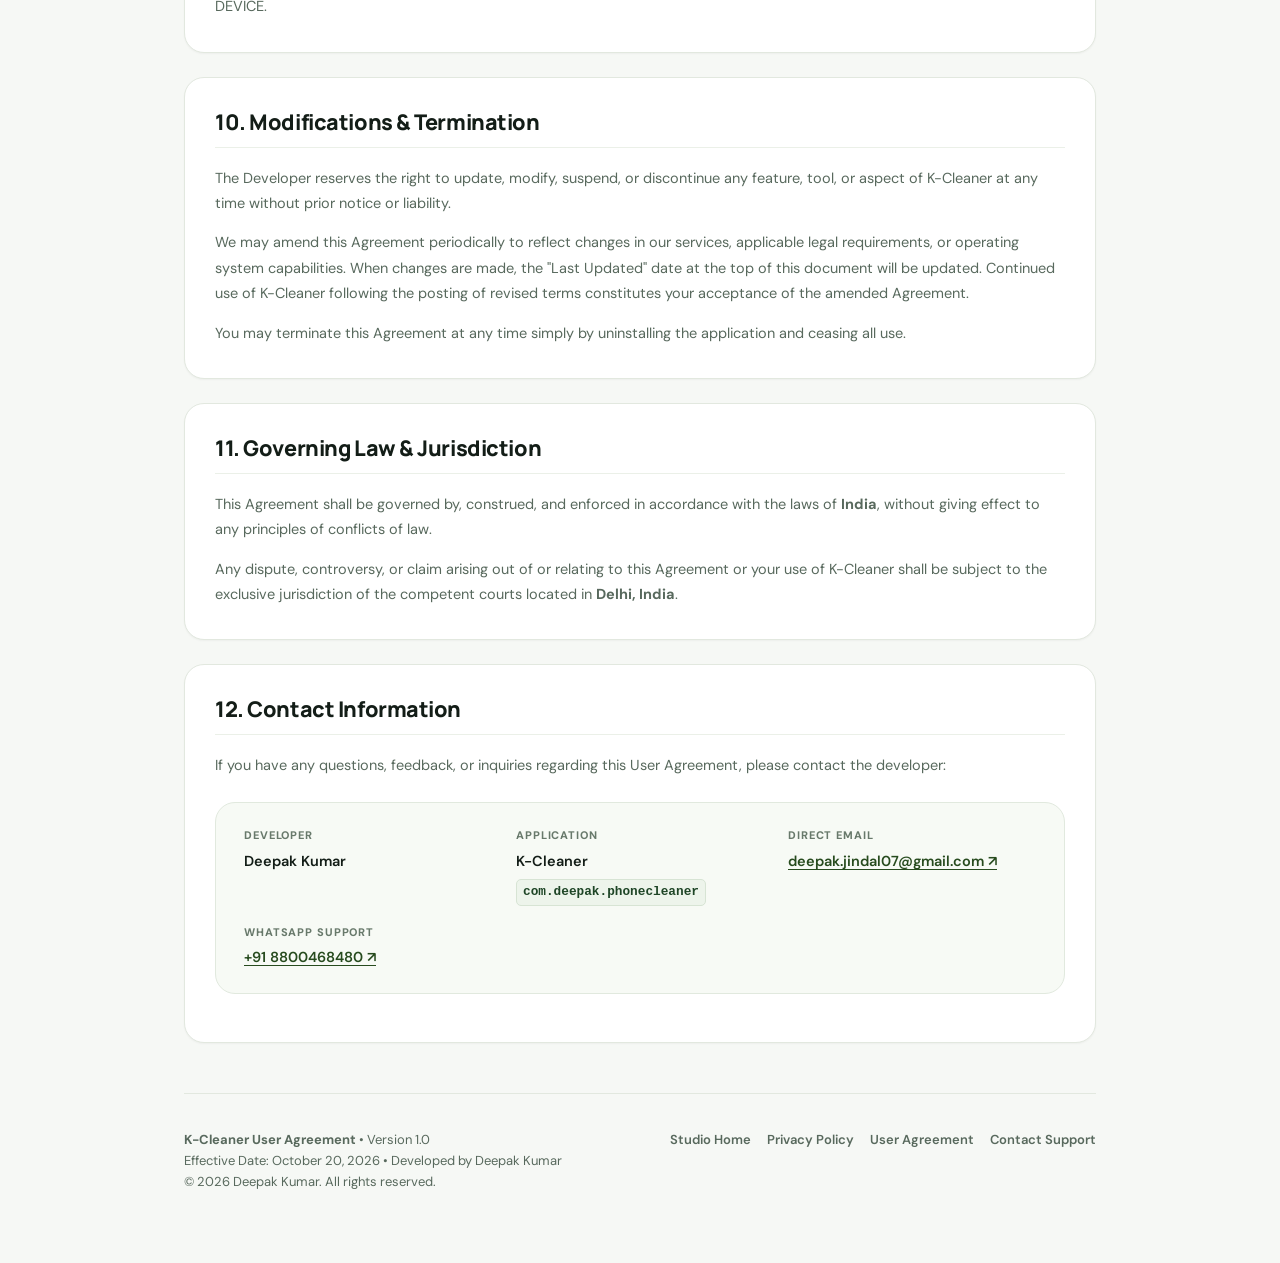
==== commit 85013294: "Design and build KAD Labs official brand website with K-Cleaner showcase, upcoming concepts, develop" ====
--- a/agreement.html
+++ b/agreement.html
@@ -3,32 +3,31 @@
 <head>
   <meta charset="UTF-8">
   <meta name="viewport" content="width=device-width, initial-scale=1.0">
+  <meta name="theme-color" content="#f6f8f5">
   <meta name="description" content="User Agreement and Terms of Service for K-Cleaner, an Android device storage and maintenance utility developed by Deepak Kumar.">
   <meta name="author" content="Deepak Kumar">
   <title>User Agreement — K-Cleaner</title>
+  <link rel="icon" type="image/svg+xml" href="favicon.svg">
+  <link rel="preconnect" href="https://fonts.googleapis.com">
+  <link rel="preconnect" href="https://fonts.gstatic.com" crossorigin>
+  <link href="https://fonts.googleapis.com/css2?family=DM+Sans:ital,opsz,wght@0,9..40,400;0,9..40,500;0,9..40,600;0,9..40,700;1,9..40,400&family=Manrope:wght@500;600;700;800&display=swap" rel="stylesheet">
   <link rel="stylesheet" href="styles.css">
-  <style>
-    /* Inline baseline styles to ensure immediate render */
-    :root {
-      --color-primary: #1668fe;
-      --font-stack: -apple-system, BlinkMacSystemFont, "Segoe UI", Roboto, "Helvetica Neue", Arial, sans-serif;
-    }
-  </style>
 </head>
 <body>
   <!-- Top Navigation Bar -->
   <nav class="site-nav" aria-label="Main Navigation">
     <div class="site-nav-container">
-      <a href="index.html" class="brand-link" aria-label="K-Cleaner Home">
-        <div class="brand-icon">K</div>
+      <a href="index.html" class="brand-link" aria-label="KAD Labs Home">
+        <div class="brand-icon" aria-hidden="true">K</div>
         <div class="brand-info">
           <span class="brand-name">K-Cleaner</span>
-          <span class="brand-tagline">Storage &amp; System Utility</span>
+          <span class="brand-tagline">By KAD Labs · Storage Utility</span>
         </div>
       </a>
       <ul class="nav-links">
-        <li><a href="privacy-policy.html" class="nav-pill inactive">Privacy Policy</a></li>
-        <li><a href="agreement.html" class="nav-pill active" aria-current="page">User Agreement</a></li>
+        <li><a href="index.html" class="nav-pill inactive">← Studio Home</a></li>
+        <li><a href="privacy-policy.html" class="nav-pill inactive"">Privacy Policy</a></li>
+        <li><a href="agreement.html" class="nav-pill active" aria-current="page"">User Agreement</a></li>
       </ul>
     </div>
   </nav>
@@ -245,11 +244,25 @@
         <p>
           If you have any questions, feedback, or inquiries regarding this User Agreement, please contact the developer:
         </p>
-        <div class="contact-box">
-          <p><strong>Developer:</strong> Deepak Kumar</p>
-          <p><strong>Application:</strong> K-Cleaner (<code>com.deepak.phonecleaner</code>)</p>
-          <p><strong>Email:</strong> <a href="mailto:deepak.jindal07@gmail.com">deepak.jindal07@gmail.com</a></p>
-          <p><strong>WhatsApp Support:</strong> <a href="https://wa.me/918800468480" target="_blank" rel="noopener noreferrer">+91 8800468480</a></p>
+                <div class="doc-contact-card">
+          <div class="doc-contact-grid">
+            <div class="doc-contact-item">
+              <span class="doc-contact-label">Developer</span>
+              <strong class="doc-contact-val">Deepak Kumar</strong>
+            </div>
+            <div class="doc-contact-item">
+              <span class="doc-contact-label">Application</span>
+              <strong class="doc-contact-val">K-Cleaner <code>com.deepak.phonecleaner</code></strong>
+            </div>
+            <div class="doc-contact-item">
+              <span class="doc-contact-label">Direct Email</span>
+              <a href="mailto:deepak.jindal07@gmail.com" class="doc-contact-link">deepak.jindal07@gmail.com ↗</a>
+            </div>
+            <div class="doc-contact-item">
+              <span class="doc-contact-label">WhatsApp Support</span>
+              <a href="https://wa.me/918800468480" target="_blank" rel="noopener noreferrer" class="doc-contact-link">+91 8800468480 ↗</a>
+            </div>
+          </div>
         </div>
       </section>
     </main>
@@ -264,6 +277,7 @@
         </div>
         <div>
           <ul class="footer-links">
+            <li><a href="index.html">Studio Home</a></li>
             <li><a href="privacy-policy.html">Privacy Policy</a></li>
             <li><a href="agreement.html">User Agreement</a></li>
             <li><a href="mailto:deepak.jindal07@gmail.com">Contact Support</a></li>
--- a/styles.css
+++ b/styles.css
@@ -1,66 +1,80 @@
+/* ==========================================================================
+   KAD Labs — Design System & Stylesheet
+   Brand: KAD Labs (kad-labs.com)
+   Tagline: Apps · Tools · Innovation
+   Founder: Deepak Kumar
+   ========================================================================== */
+
 :root {
-  --color-bg: #f8fafc;
-  --color-surface: #ffffff;
-  --color-surface-subtle: #f1f5f9;
-  --color-border: #e2e8f0;
-  --color-border-subtle: #edf2f7;
-  --color-text-main: #0f172a;
-  --color-text-muted: #334155;
-  --color-text-subtle: #64748b;
-  --color-primary: #1668fe;
-  --color-primary-dark: #0f4ec2;
-  --color-primary-light: #eff6ff;
-  --color-primary-border: #bfdbfe;
-  --color-accent-badge: #e0edff;
-  --color-code-bg: #f1f5f9;
-  --color-code-text: #b91c1c;
-  --color-code-border: #e2e8f0;
-  --color-table-header: #f8fafc;
-  --color-table-stripe: #fcfdfe;
-  --color-table-hover: #f1f7ff;
-  --color-nav-bg: rgba(255, 255, 255, 0.92);
-  --color-nav-border: #e2e8f0;
-  --color-card-shadow: 0 4px 6px -1px rgba(15, 23, 42, 0.05), 0 2px 4px -2px rgba(15, 23, 42, 0.05);
-  --color-banner-bg: #eff6ff;
-  --color-banner-border: #93c5fd;
-  --color-banner-text: #1e40af;
-  --radius-sm: 6px;
-  --radius-md: 10px;
-  --radius-lg: 14px;
-  --font-stack: -apple-system, BlinkMacSystemFont, "Segoe UI", Roboto, "Helvetica Neue", Arial, sans-serif;
-}
-
-@media (prefers-color-scheme: dark) {
-  :root {
-    --color-bg: #0b1120;
-    --color-surface: #131d31;
-    --color-surface-subtle: #1a263d;
-    --color-border: #22324e;
-    --color-border-subtle: #1c2b42;
-    --color-text-main: #f8fafc;
-    --color-text-muted: #cbd5e1;
-    --color-text-subtle: #94a3b8;
-    --color-primary: #3b82f6;
-    --color-primary-dark: #60a5fa;
-    --color-primary-light: #172554;
-    --color-primary-border: #1e3a8a;
-    --color-accent-badge: #1e293b;
-    --color-code-bg: #1e293b;
-    --color-code-text: #f87171;
-    --color-code-border: #334155;
-    --color-table-header: #172237;
-    --color-table-stripe: #121b2d;
-    --color-table-hover: #1e2d48;
-    --color-nav-bg: rgba(11, 17, 32, 0.92);
-    --color-nav-border: #1e293b;
-    --color-card-shadow: 0 4px 6px -1px rgba(0, 0, 0, 0.3);
-    --color-banner-bg: #172554;
-    --color-banner-border: #1e40af;
-    --color-banner-text: #bfdbfe;
-  }
-}
-
-* {
+  /* Core Color Palette */
+  --bg-main: #f6f8f5;
+  --bg-card: #ffffff;
+  --bg-card-subtle: #f0f4ee;
+  --bg-card-muted: #e9efe7;
+  --bg-dark: #142018;
+  --bg-dark-card: #1c2b21;
+  --bg-dark-hover: #263a2d;
+
+  /* Accent Colors */
+  --accent-lime: #b8f542;
+  --accent-lime-bright: #c8ff54;
+  --accent-lime-soft: #eaf8d1;
+  --accent-lime-dark: #274b1e;
+  --accent-pine: #284431;
+
+  /* Text & Ink */
+  --text-main: #131d17;
+  --text-secondary: #58695d;
+  --text-muted: #798a7e;
+  --text-inverse: #f4f7f4;
+  --text-inverse-muted: #a6b8ab;
+
+  /* Borders & Lines */
+  --border-light: #e2e8df;
+  --border-subtle: #ebf0e8;
+  --border-dark: #283a2d;
+
+  /* App Category Accents */
+  --tint-lilac-bg: #f2ecfd;
+  --tint-lilac-fg: #6941c6;
+  --tint-blue-bg: #e5f1ff;
+  --tint-blue-fg: #175cd3;
+  --tint-peach-bg: #ffeedd;
+  --tint-peach-fg: #c4320a;
+  --tint-green-bg: #e3f8df;
+  --tint-green-fg: #2e7d32;
+  --tint-gold-bg: #fef4d6;
+  --tint-gold-fg: #b54708;
+  --tint-rose-bg: #fde8ee;
+  --tint-rose-fg: #c01048;
+
+  /* Typography */
+  --font-body: 'DM Sans', -apple-system, BlinkMacSystemFont, 'Segoe UI', Roboto, Helvetica, Arial, sans-serif;
+  --font-display: 'Manrope', -apple-system, BlinkMacSystemFont, 'Segoe UI', Roboto, sans-serif;
+
+  /* Shadows */
+  --shadow-sm: 0 1px 2px rgba(18, 30, 22, 0.04);
+  --shadow-md: 0 4px 14px rgba(18, 30, 22, 0.06);
+  --shadow-lg: 0 16px 36px rgba(18, 30, 22, 0.08);
+  --shadow-xl: 0 24px 60px rgba(18, 30, 22, 0.12);
+  --shadow-phone: 0 25px 60px -10px rgba(15, 28, 20, 0.28);
+
+  /* Layout */
+  --wrap-max: 1180px;
+  --wrap-pad: 24px;
+  --header-height: 76px;
+  --radius-sm: 8px;
+  --radius-md: 14px;
+  --radius-lg: 20px;
+  --radius-xl: 28px;
+  --radius-full: 9999px;
+
+  /* Transitions */
+  --ease: cubic-bezier(0.16, 1, 0.3, 1);
+}
+
+/* Base Reset & Box Sizing */
+*, *::before, *::after {
   box-sizing: border-box;
   margin: 0;
   padding: 0;
@@ -68,35 +82,1683 @@
 
 html {
   scroll-behavior: smooth;
+  scroll-padding-top: calc(var(--header-height) + 20px);
+  -webkit-font-smoothing: antialiased;
+  -moz-osx-font-smoothing: grayscale;
+}
+
+body {
+  background-color: var(--bg-main);
+  color: var(--text-main);
+  font-family: var(--font-body);
+  font-size: 15px;
+  line-height: 1.6;
+  overflow-x: hidden;
+  position: relative;
+}
+
+/* Accessibility: Skip to Content */
+.skip-link {
+  position: absolute;
+  top: -60px;
+  left: 20px;
+  background: var(--bg-dark);
+  color: var(--accent-lime);
+  padding: 10px 18px;
+  border-radius: var(--radius-sm);
+  font-weight: 700;
+  font-size: 13px;
+  z-index: 9999;
+  transition: top 0.2s var(--ease);
+  text-decoration: none;
+}
+.skip-link:focus {
+  top: 15px;
+  outline: 2px solid var(--accent-lime);
+}
+
+/* Focus Styling */
+:focus-visible {
+  outline: 2px solid var(--accent-lime-dark);
+  outline-offset: 3px;
+}
+
+/* Selection */
+::selection {
+  background-color: var(--accent-lime);
+  color: var(--text-main);
+}
+
+/* Typography Defaults */
+h1, h2, h3, h4, h5, h6 {
+  font-family: var(--font-display);
+  color: var(--text-main);
+  font-weight: 700;
+  letter-spacing: -0.025em;
+  line-height: 1.15;
+}
+
+p {
+  color: var(--text-secondary);
+}
+
+a {
+  color: inherit;
+  text-decoration: none;
+  transition: color 0.2s ease, opacity 0.2s ease;
+}
+
+img {
+  max-width: 100%;
+  height: auto;
+  display: block;
+}
+
+/* Containers */
+.wrap {
+  width: min(var(--wrap-max), calc(100% - (var(--wrap-pad) * 2)));
+  margin-inline: auto;
+}
+
+/* Shared Components & Badges */
+.eyebrow {
+  display: inline-flex;
+  align-items: center;
+  gap: 8px;
+  font-size: 11px;
+  letter-spacing: 0.12em;
+  font-weight: 800;
+  text-transform: uppercase;
+  color: var(--text-muted);
+}
+
+.pulse-dot {
+  width: 7px;
+  height: 7px;
+  border-radius: 50%;
+  background: #5db336;
+  box-shadow: 0 0 0 4px rgba(93, 179, 54, 0.22);
+  display: inline-block;
+  animation: pulse-ring 2.5s infinite;
+}
+
+@keyframes pulse-ring {
+  0% { box-shadow: 0 0 0 0 rgba(93, 179, 54, 0.4); }
+  70% { box-shadow: 0 0 0 6px rgba(93, 179, 54, 0); }
+  100% { box-shadow: 0 0 0 0 rgba(93, 179, 54, 0); }
+}
+
+.section-head {
+  display: flex;
+  justify-content: space-between;
+  align-items: flex-end;
+  gap: 24px;
+  margin-bottom: 36px;
+}
+
+.section-head-stacked {
+  margin-bottom: 40px;
+}
+
+.section-title {
+  font-size: clamp(28px, 3.8vw, 42px);
+  letter-spacing: -0.03em;
+  margin-top: 10px;
+  line-height: 1.15;
+}
+
+.section-subtitle {
+  font-size: 15px;
+  color: var(--text-secondary);
+  max-width: 540px;
+  margin-top: 10px;
+  line-height: 1.65;
+}
+
+.badge {
+  display: inline-flex;
+  align-items: center;
+  gap: 6px;
+  padding: 5px 12px;
+  border-radius: var(--radius-full);
+  font-size: 11px;
+  font-weight: 700;
+  letter-spacing: 0.04em;
+  text-transform: uppercase;
+  border: 1px solid var(--border-light);
+  background: var(--bg-card);
+  color: var(--text-secondary);
+}
+
+.badge-lime {
+  background: var(--accent-lime-soft);
+  color: var(--accent-lime-dark);
+  border-color: rgba(93, 179, 54, 0.25);
+}
+
+/* Buttons */
+.btn {
+  display: inline-flex;
+  align-items: center;
+  justify-content: center;
+  gap: 10px;
+  padding: 12px 22px;
+  border-radius: var(--radius-full);
+  font-size: 13px;
+  font-weight: 700;
+  cursor: pointer;
+  border: 1px solid transparent;
+  transition: all 0.22s var(--ease);
+  white-space: nowrap;
+}
+
+.btn:hover {
+  transform: translateY(-2px);
+}
+
+.btn-primary {
+  background: var(--bg-dark);
+  color: #ffffff;
+  border-color: var(--bg-dark);
+  box-shadow: 0 6px 18px rgba(20, 32, 24, 0.15);
+}
+.btn-primary:hover {
+  background: #25392b;
+  border-color: #25392b;
+  box-shadow: 0 8px 24px rgba(20, 32, 24, 0.22);
+}
+
+.btn-accent {
+  background: var(--accent-lime);
+  color: var(--bg-dark);
+  border-color: var(--accent-lime);
+  box-shadow: 0 4px 14px rgba(184, 245, 66, 0.35);
+}
+.btn-accent:hover {
+  background: var(--accent-lime-bright);
+  box-shadow: 0 6px 20px rgba(184, 245, 66, 0.5);
+}
+
+.btn-secondary {
+  background: var(--bg-card);
+  color: var(--text-main);
+  border-color: var(--border-light);
+  box-shadow: var(--shadow-sm);
+}
+.btn-secondary:hover {
+  background: #fafcf9;
+  border-color: #cbd4c7;
+}
+
+.btn-disabled {
+  background: #e4ebe0;
+  color: #647567;
+  border-color: #d8e1d4;
+  cursor: not-allowed;
+  transform: none !important;
+  box-shadow: none !important;
+}
+
+.btn-sm {
+  padding: 9px 16px;
+  font-size: 12px;
+}
+
+.btn-icon {
+  font-size: 15px;
+  line-height: 1;
+}
+
+.link-arrow {
+  display: inline-flex;
+  align-items: center;
+  gap: 6px;
+  font-weight: 700;
+  font-size: 13px;
+  color: var(--text-main);
+}
+.link-arrow span {
+  transition: transform 0.2s var(--ease);
+}
+.link-arrow:hover span {
+  transform: translateX(4px);
+}
+.link-arrow:hover {
+  color: var(--accent-lime-dark);
+}
+
+/* ==========================================================================
+   Header & Navigation
+   ========================================================================== */
+.site-header {
+  position: sticky;
+  top: 0;
+  height: var(--header-height);
+  background: rgba(246, 248, 245, 0.88);
+  backdrop-filter: blur(14px);
+  -webkit-backdrop-filter: blur(14px);
+  border-bottom: 1px solid var(--border-light);
+  z-index: 1000;
+  transition: background-color 0.2s ease, border-color 0.2s ease;
+}
+
+.header-container {
+  height: 100%;
+  display: flex;
+  align-items: center;
+  justify-content: space-between;
+  gap: 20px;
+}
+
+.brand {
+  display: inline-flex;
+  align-items: center;
+  gap: 12px;
+  font-family: var(--font-display);
+  font-size: 20px;
+  font-weight: 500;
+  letter-spacing: -0.02em;
+  color: var(--text-main);
+}
+
+.brand-mark {
+  width: 36px;
+  height: 36px;
+  border-radius: 11px;
+  background: var(--accent-lime);
+  display: grid;
+  place-items: center;
+  font-weight: 800;
+  font-size: 20px;
+  color: var(--bg-dark);
+  box-shadow: 0 3px 8px rgba(184, 245, 66, 0.4);
+  transition: transform 0.2s var(--ease);
+}
+
+.brand:hover .brand-mark {
+  transform: rotate(-4deg) scale(1.05);
+}
+
+.brand-text b {
+  font-weight: 800;
+}
+
+.desktop-nav {
+  display: flex;
+  align-items: center;
+  gap: 32px;
+}
+
+.desktop-nav a {
+  font-size: 13.5px;
+  font-weight: 600;
+  color: var(--text-secondary);
+  position: relative;
+  padding: 6px 0;
+}
+
+.desktop-nav a:hover {
+  color: var(--text-main);
+}
+
+.desktop-nav a.active {
+  color: var(--text-main);
+}
+.desktop-nav a.active::after {
+  content: "";
+  position: absolute;
+  bottom: 0;
+  left: 0;
+  width: 100%;
+  height: 2px;
+  background: var(--accent-lime-dark);
+  border-radius: 2px;
+}
+
+.header-actions {
+  display: flex;
+  align-items: center;
+  gap: 12px;
+}
+
+.mobile-toggle {
+  display: none;
+  background: none;
+  border: 1px solid var(--border-light);
+  border-radius: var(--radius-sm);
+  width: 40px;
+  height: 40px;
+  cursor: pointer;
+  padding: 8px;
+  flex-direction: column;
+  justify-content: space-around;
+  align-items: center;
+}
+
+.mobile-toggle span {
+  display: block;
+  width: 20px;
+  height: 2px;
+  background: var(--text-main);
+  border-radius: 2px;
+  transition: transform 0.25s ease, opacity 0.25s ease;
+}
+
+.mobile-toggle.active span:nth-child(1) {
+  transform: translateY(6px) rotate(45deg);
+}
+.mobile-toggle.active span:nth-child(2) {
+  opacity: 0;
+}
+.mobile-toggle.active span:nth-child(3) {
+  transform: translateY(-6px) rotate(-45deg);
+}
+
+.mobile-drawer {
+  display: none;
+  position: fixed;
+  top: var(--header-height);
+  left: 0;
+  right: 0;
+  background: var(--bg-main);
+  border-bottom: 1px solid var(--border-light);
+  padding: 24px;
+  flex-direction: column;
+  gap: 18px;
+  box-shadow: var(--shadow-xl);
+  z-index: 999;
+}
+
+.mobile-drawer.open {
+  display: flex;
+}
+
+.mobile-drawer a {
   font-size: 16px;
-  background-color: var(--color-bg);
-  color: var(--color-text-main);
-}
-
-body {
-  font-family: var(--font-stack);
+  font-weight: 600;
+  color: var(--text-main);
+  padding: 8px 0;
+  border-bottom: 1px solid var(--border-subtle);
+}
+
+.mobile-drawer .btn {
+  width: 100%;
+  margin-top: 8px;
+}
+
+/* ==========================================================================
+   Hero Section
+   ========================================================================== */
+.hero {
+  padding-top: 55px;
+  padding-bottom: 80px;
+}
+
+.hero-grid {
+  display: grid;
+  grid-template-columns: 1.1fr 0.9fr;
+  align-items: center;
+  gap: 50px;
+}
+
+.hero-copy {
+  max-width: 580px;
+}
+
+.hero h1 {
+  font-size: clamp(42px, 5.2vw, 68px);
+  line-height: 1.08;
+  letter-spacing: -0.035em;
+  margin: 20px 0;
+  font-weight: 800;
+}
+
+.hero h1 span {
+  color: #647d69;
+}
+
+.hero-lead {
+  font-size: 16.5px;
+  line-height: 1.75;
+  color: var(--text-secondary);
+  max-width: 510px;
+}
+
+.hero-actions {
+  display: flex;
+  align-items: center;
+  gap: 18px;
+  margin-top: 34px;
+  flex-wrap: wrap;
+}
+
+.hero-trust {
+  display: flex;
+  align-items: center;
+  gap: 16px;
+  margin-top: 44px;
+  padding-top: 24px;
+  border-top: 1px solid var(--border-light);
+}
+
+.avatar-stack {
+  display: flex;
+  align-items: center;
+}
+
+.hero-avatar-photo {
+  width: 32px;
+  height: 32px;
+  border-radius: 50%;
+  border: 2px solid var(--bg-main);
+  object-fit: cover;
+  flex-shrink: 0;
+  box-shadow: 0 2px 6px rgba(0, 0, 0, 0.15);
+}
+
+.avatar-stack span {
+  width: 32px;
+  height: 32px;
+  border-radius: 50%;
+  border: 2px solid var(--bg-main);
+  display: grid;
+  place-items: center;
+  font-size: 12px;
+  font-weight: 800;
+  margin-left: -8px;
+}
+
+.avatar-stack span:first-child {
+  margin-left: 0;
+  background: #d3e7fa;
+  color: #1e5288;
+}
+.avatar-stack span:nth-child(2) {
+  background: #e4fad2;
+  color: #2b611e;
+}
+.avatar-stack span:nth-child(3) {
+  background: #fadcd2;
+  color: #7d331e;
+}
+
+.trust-text {
+  font-size: 12px;
+  line-height: 1.45;
+  color: var(--text-muted);
+}
+.trust-text strong {
+  color: var(--text-main);
+  display: block;
+}
+
+/* Hero Art Composition */
+/* Hero Art Composition — High Fidelity Match to Attached Design */
+.hero-art {
+  position: relative;
+  height: 500px;
+  display: flex;
+  align-items: center;
+  justify-content: center;
+  isolation: isolate;
+}
+
+.hero-art-backdrop {
+  position: absolute;
+  width: 420px;
+  height: 420px;
+  border-radius: 50%;
+  background: radial-gradient(circle at 55% 50%, rgba(184, 245, 66, 0.3) 0%, rgba(246, 248, 245, 0) 70%);
+  z-index: -2;
+}
+
+.art-orbit {
+  position: absolute;
+  border: 1.5px dashed rgba(120, 165, 115, 0.35);
+  border-radius: 50%;
+  pointer-events: none;
+}
+.art-orbit-1 {
+  width: 490px;
+  height: 290px;
+  transform: rotate(-22deg);
+}
+.art-orbit-2 {
+  width: 430px;
+  height: 390px;
+  transform: rotate(34deg);
+}
+
+.orbit-dot {
+  position: absolute;
+  width: 7px;
+  height: 7px;
+  border-radius: 50%;
+  background: #62a842;
+  box-shadow: 0 0 0 3px rgba(98, 168, 66, 0.25);
+}
+.orbit-dot-1 { top: 18%; left: 10%; }
+.orbit-dot-2 { bottom: 22%; right: 7%; }
+.orbit-dot-3 { top: 44%; right: -3px; }
+
+.art-card {
+  position: absolute;
+  box-shadow: var(--shadow-xl);
+  transition: transform 0.35s var(--ease);
+}
+.art-card:hover {
+  transform: translateY(-4px) scale(1.02);
+}
+
+/* Background Storage Optimization Chart Card */
+.storage-chart-card {
+  width: 330px;
+  height: 225px;
+  background: #ffffff;
+  border-radius: 20px;
+  box-shadow: 0 16px 45px rgba(20, 36, 22, 0.08);
+  border: 1px solid rgba(255, 255, 255, 0.9);
+  padding: 18px 22px 14px;
+  right: 2%;
+  top: 32px;
+  transform: rotate(4.5deg);
+  z-index: 1;
+  display: flex;
+  flex-direction: column;
+}
+
+.storage-chart-header {
+  display: flex;
+  justify-content: space-between;
+  align-items: center;
+}
+
+.storage-chart-title {
+  font-family: var(--font-display);
+  font-size: 10px;
+  font-weight: 800;
+  letter-spacing: 0.1em;
+  color: #1e3323;
+}
+
+.storage-chart-pill {
+  display: inline-flex;
+  align-items: center;
+  gap: 5px;
+  background: #f0f4ee;
+  border-radius: 999px;
+  padding: 4px 10px;
+  font-size: 10.5px;
+  font-weight: 600;
+  color: #58695d;
+}
+
+.storage-chart-body {
+  display: flex;
+  gap: 10px;
+  margin-top: 14px;
+  flex: 1;
+  position: relative;
+}
+
+.chart-y-axis {
+  display: flex;
+  flex-direction: column;
+  justify-content: space-between;
+  font-size: 9px;
+  color: #8a9688;
+  font-weight: 600;
+  text-align: right;
+  width: 24px;
+  padding-bottom: 22px;
+  padding-top: 4px;
+}
+
+.chart-plot {
+  position: relative;
+  flex: 1;
+  height: 100%;
+}
+
+.chart-grid-lines {
+  position: absolute;
+  inset: 0;
+  display: flex;
+  flex-direction: column;
+  justify-content: space-between;
+  padding-bottom: 22px;
+  padding-top: 8px;
+  pointer-events: none;
+}
+.chart-grid-lines i {
+  display: block;
+  width: 100%;
+  border-bottom: 1px dashed #e2e8df;
+}
+
+.chart-bars {
+  display: flex;
+  justify-content: space-between;
+  align-items: flex-end;
+  height: 100%;
+  position: relative;
+  z-index: 2;
+  padding-bottom: 20px;
+}
+
+.chart-col {
+  display: flex;
+  flex-direction: column;
+  align-items: center;
+  justify-content: flex-end;
+  height: 100%;
+  width: 24px;
+  position: relative;
+}
+
+.chart-bar-fill {
+  width: 14px;
+  background: #c3e8b4;
+  border-radius: 4px;
+  transition: height 0.3s ease;
+}
+
+.bar-featured {
+  background: #256b37 !important;
+  width: 16px;
+}
+
+.chart-col.col-highlight .chart-tooltip {
+  position: absolute;
+  top: 6px;
+  background: #173b20;
+  color: #ffffff;
+  padding: 2.5px 8px;
+  border-radius: 999px;
+  font-size: 9px;
+  font-weight: 800;
+  white-space: nowrap;
+  box-shadow: 0 3px 8px rgba(0, 0, 0, 0.2);
+  z-index: 5;
+}
+
+.chart-col.col-highlight .chart-tooltip::after {
+  content: "";
+  position: absolute;
+  bottom: -3px;
+  left: 50%;
+  transform: translateX(-50%);
+  border-left: 3px solid transparent;
+  border-right: 3px solid transparent;
+  border-top: 3px solid #173b20;
+}
+
+.chart-day {
+  font-size: 8px;
+  color: #78877b;
+  font-weight: 600;
+  margin-top: 6px;
+  position: absolute;
+  bottom: 0;
+}
+
+/* Foreground K-Cleaner Spotlight Card */
+.kcleaner-hero-card {
+  width: 295px;
+  background: #ffffff;
+  border-radius: 28px;
+  box-shadow: 0 26px 65px rgba(18, 35, 20, 0.14);
+  border: 1px solid rgba(255, 255, 255, 0.95);
+  padding: 22px;
+  left: 3%;
+  top: 60px;
+  transform: rotate(-4.5deg);
+  z-index: 2;
+  display: flex;
+  flex-direction: column;
+}
+
+.card-app-stage {
+  background: linear-gradient(135deg, #a7f626 0%, #7ee320 60%, #5ec712 100%);
+  border-radius: 20px;
+  padding: 26px 16px 18px;
+  display: flex;
+  flex-direction: column;
+  align-items: center;
+  justify-content: center;
+  position: relative;
+  overflow: hidden;
+  box-shadow: 0 12px 28px rgba(167, 246, 38, 0.35);
+}
+
+.stage-bubble {
+  position: absolute;
+  border-radius: 50%;
+  pointer-events: none;
+}
+.stage-bubble.bubble-1 {
+  width: 120px;
+  height: 120px;
+  top: -35px;
+  right: -30px;
+  background: radial-gradient(circle, rgba(255, 255, 255, 0.45) 0%, rgba(255, 255, 255, 0) 70%);
+}
+.stage-bubble.bubble-2 {
+  width: 90px;
+  height: 90px;
+  bottom: -25px;
+  left: -25px;
+  background: radial-gradient(circle, rgba(255, 255, 255, 0.3) 0%, rgba(255, 255, 255, 0) 70%);
+}
+
+.stage-sparkle {
+  position: absolute;
+  top: 14px;
+  right: 20px;
+  font-size: 16px;
+  color: #16381e;
+  z-index: 2;
+}
+
+.hero-kcleaner-showcase {
+  position: relative;
+  display: flex;
+  align-items: center;
+  justify-content: center;
+  z-index: 2;
+}
+
+.hero-kcleaner-logo {
+  width: 86px;
+  height: 86px;
+  border-radius: 24px;
+  object-fit: cover;
+  background: #ffffff;
+  border: 3.5px solid #ffffff;
+  box-shadow: 0 10px 24px rgba(20, 36, 22, 0.22);
+  transition: transform 0.25s var(--ease);
+}
+.hero-kcleaner-logo:hover {
+  transform: scale(1.05) rotate(-2deg);
+}
+
+.hero-kcleaner-tag {
+  background: #17381f;
+  color: #ffffff;
+  border-radius: 999px;
+  padding: 5px 14px;
+  font-size: 9.5px;
+  font-weight: 800;
+  letter-spacing: 0.08em;
+  display: inline-flex;
+  align-items: center;
+  gap: 7px;
+  margin-top: 14px;
+  box-shadow: 0 4px 12px rgba(0, 0, 0, 0.18);
+  z-index: 2;
+}
+
+.android-icon {
+  color: #a7f626;
+  flex-shrink: 0;
+}
+
+.card-front-content {
+  margin-top: 22px;
+}
+
+.card-front-title {
+  font-family: var(--font-display);
+  font-size: 30px;
+  font-weight: 800;
+  letter-spacing: -0.035em;
+  color: #0d1a11;
+  margin: 0;
+  line-height: 1.1;
+}
+
+.card-front-sub {
+  font-size: 15px;
+  color: #58695d;
+  line-height: 1.45;
+  margin-top: 8px;
+  font-weight: 500;
+  margin-bottom: 0;
+}
+
+.card-front-foot {
+  margin-top: 24px;
+  padding-top: 16px;
+  border-top: 1px solid #edf2ea;
+  display: flex;
+  justify-content: space-between;
+  align-items: center;
+}
+
+.card-foot-left {
+  display: flex;
+  align-items: center;
+  gap: 8px;
+  font-size: 10px;
+  font-weight: 800;
+  letter-spacing: 0.09em;
+  color: #647568;
+}
+
+.card-foot-btn {
+  width: 32px;
+  height: 32px;
+  border-radius: 50%;
+  background: #f0f4ee;
+  border: 1px solid #e2e8df;
+  display: grid;
+  place-items: center;
+  color: #16241a;
+  font-weight: 700;
+  transition: all 0.2s ease;
+}
+.card-foot-btn:hover {
+  background: #e4ece1;
+  transform: translateX(2px);
+}
+
+.art-badge-float {
+  position: absolute;
+  bottom: 20px;
+  right: 6%;
+  background: #edf5e6;
+  border: 1px solid #dce8d2;
+  border-radius: 999px;
+  padding: 9px 18px;
+  font-size: 12px;
+  font-weight: 700;
+  color: #27412e;
+  display: inline-flex;
+  align-items: center;
+  gap: 7px;
+  box-shadow: 0 8px 24px rgba(22, 38, 24, 0.08);
+  z-index: 3;
+}
+
+.badge-spark {
+  color: #3f7b44;
+  font-size: 14px;
+}
+
+/* ==========================================================================
+   Featured Product Section: K-Cleaner
+   ========================================================================== */
+.featured-section {
+  padding-top: 40px;
+  padding-bottom: 90px;
+}
+
+.featured-card {
+  background: #edf3e7;
+  border: 1px solid #dce6d4;
+  border-radius: var(--radius-xl);
+  overflow: hidden;
+  display: grid;
+  grid-template-columns: 1fr 1fr;
+  box-shadow: var(--shadow-lg);
+}
+
+/* Phone Showcase Frame */
+.featured-visual {
+  position: relative;
+  background: radial-gradient(ellipse at 50% 50%, #dbe8cf 0%, #e9f2e3 70%);
+  display: flex;
+  align-items: center;
+  justify-content: center;
+  padding: 50px 30px;
+  overflow: hidden;
+}
+
+.phone-mockup-wrapper {
+  position: relative;
+  width: 260px;
+  height: 520px;
+  z-index: 2;
+  filter: drop-shadow(0 20px 40px rgba(22, 38, 25, 0.22));
+}
+
+.phone-frame {
+  width: 100%;
+  height: 100%;
+  background: #17241c;
+  border-radius: 40px;
+  padding: 10px;
+  position: relative;
+  box-shadow: inset 0 0 0 2px #384f3f;
+}
+
+.phone-notch {
+  position: absolute;
+  top: 16px;
+  left: 50%;
+  transform: translateX(-50%);
+  width: 60px;
+  height: 6px;
+  background: #25372b;
+  border-radius: 4px;
+  z-index: 10;
+}
+
+.phone-screen {
+  width: 100%;
+  height: 100%;
+  border-radius: 32px;
+  overflow: hidden;
+  background: #ffffff;
+  position: relative;
+}
+
+.phone-screen img {
+  width: 100%;
+  height: 100%;
+  object-fit: cover;
+  object-position: top;
+}
+
+.phone-floating-pill {
+  position: absolute;
+  bottom: 35px;
+  left: -20px;
+  background: #ffffff;
+  border: 1px solid var(--border-light);
+  border-radius: var(--radius-md);
+  padding: 12px 16px;
+  box-shadow: var(--shadow-lg);
+  font-family: var(--font-display);
+  font-size: 12px;
+  font-weight: 700;
+  display: flex;
+  align-items: center;
+  gap: 10px;
+  z-index: 5;
+  transform: rotate(-3deg);
+}
+
+.phone-floating-pill .pill-icon {
+  width: 28px;
+  height: 28px;
+  border-radius: 8px;
+  background: var(--accent-lime-soft);
+  display: grid;
+  place-items: center;
+  color: var(--accent-lime-dark);
+  font-size: 14px;
+}
+
+/* Featured Copy */
+.featured-copy {
+  padding: 60px 54px;
+  display: flex;
+  flex-direction: column;
+  justify-content: center;
+}
+
+.featured-header-badge {
+  display: inline-flex;
+  align-items: center;
+  gap: 8px;
+  font-size: 11px;
+  font-weight: 800;
+  letter-spacing: 0.1em;
+  color: var(--accent-lime-dark);
+  background: rgba(184, 245, 66, 0.25);
+  border: 1px solid rgba(184, 245, 66, 0.45);
+  padding: 5px 12px;
+  border-radius: var(--radius-full);
+  align-self: flex-start;
+  margin-bottom: 16px;
+}
+
+.featured-copy h3 {
+  font-size: clamp(32px, 3.8vw, 46px);
+  line-height: 1.1;
+  letter-spacing: -0.03em;
+  margin-bottom: 16px;
+}
+
+.featured-desc {
+  font-size: 15px;
+  line-height: 1.75;
+  color: var(--text-secondary);
+  margin-bottom: 24px;
+}
+
+.feature-pill-grid {
+  display: grid;
+  grid-template-columns: 1fr 1fr;
+  gap: 12px;
+  margin-bottom: 30px;
+}
+
+.feature-pill-item {
+  display: flex;
+  align-items: flex-start;
+  gap: 10px;
+  background: rgba(255, 255, 255, 0.7);
+  padding: 10px 14px;
+  border-radius: var(--radius-md);
+  border: 1px solid rgba(255, 255, 255, 0.9);
+}
+
+.feature-check {
+  width: 20px;
+  height: 20px;
+  border-radius: 50%;
+  background: var(--accent-lime);
+  color: var(--accent-lime-dark);
+  display: grid;
+  place-items: center;
+  font-size: 11px;
+  font-weight: 800;
+  flex-shrink: 0;
+  margin-top: 1px;
+}
+
+.feature-pill-item span {
+  font-size: 12.5px;
+  font-weight: 600;
+  color: var(--text-main);
+  line-height: 1.35;
+}
+
+.featured-status-box {
+  background: var(--bg-card);
+  border: 1px solid var(--border-light);
+  border-radius: var(--radius-md);
+  padding: 16px 20px;
+  margin-bottom: 24px;
+}
+
+.status-header {
+  display: flex;
+  align-items: center;
+  justify-content: space-between;
+  gap: 10px;
+  margin-bottom: 6px;
+}
+
+.status-badge {
+  font-size: 10px;
+  font-weight: 800;
+  letter-spacing: 0.08em;
+  color: #3b6b28;
+  display: inline-flex;
+  align-items: center;
+  gap: 6px;
+}
+
+.status-badge::before {
+  content: "";
+  width: 6px;
+  height: 6px;
+  border-radius: 50%;
+  background: #4caf50;
+}
+
+.status-body {
+  font-size: 12.5px;
+  color: var(--text-secondary);
+  line-height: 1.5;
+}
+
+.featured-actions {
+  display: flex;
+  align-items: center;
+  gap: 16px;
+  flex-wrap: wrap;
+}
+
+.featured-legal-link {
+  font-size: 12px;
+  color: var(--text-muted);
+  margin-top: 14px;
+}
+.featured-legal-link a {
+  text-decoration: underline;
+  text-underline-offset: 3px;
+  color: var(--text-secondary);
+  font-weight: 600;
+}
+
+/* ==========================================================================
+   Upcoming Apps Section: On The Workbench
+   ========================================================================== */
+.upcoming-section {
+  background: #edf2eb;
+  padding: 90px 0;
+  border-top: 1px solid var(--border-light);
+  border-bottom: 1px solid var(--border-light);
+}
+
+.app-grid {
+  display: grid;
+  grid-template-columns: repeat(3, 1fr);
+  gap: 20px;
+}
+
+.app-card {
+  position: relative;
+  background: var(--bg-card);
+  border: 1px solid var(--border-light);
+  border-radius: var(--radius-lg);
+  padding: 28px 26px 22px;
+  display: flex;
+  flex-direction: column;
+  transition: transform 0.22s var(--ease), box-shadow 0.22s var(--ease), border-color 0.22s ease;
+  box-shadow: var(--shadow-sm);
+}
+
+.app-card:hover {
+  transform: translateY(-4px);
+  box-shadow: var(--shadow-lg);
+  border-color: #cbd7c7;
+}
+
+.app-card-top {
+  display: flex;
+  align-items: flex-start;
+  justify-content: space-between;
+  margin-bottom: 20px;
+}
+
+.app-icon {
+  width: 50px;
+  height: 50px;
+  border-radius: 16px;
+  display: grid;
+  place-items: center;
+  font-size: 22px;
+  font-weight: 800;
+}
+
+.icon-lilac { background: var(--tint-lilac-bg); color: var(--tint-lilac-fg); }
+.icon-blue { background: var(--tint-blue-bg); color: var(--tint-blue-fg); }
+.icon-peach { background: var(--tint-peach-bg); color: var(--tint-peach-fg); }
+.icon-green { background: var(--tint-green-bg); color: var(--tint-green-fg); }
+.icon-gold { background: var(--tint-gold-bg); color: var(--tint-gold-fg); }
+.icon-rose { background: var(--tint-rose-bg); color: var(--tint-rose-fg); }
+
+.app-status-tag {
+  font-size: 9px;
+  letter-spacing: 0.08em;
+  font-weight: 800;
+  color: var(--text-muted);
+  border: 1px solid var(--border-light);
+  background: var(--bg-main);
+  padding: 4px 10px;
+  border-radius: var(--radius-full);
+}
+
+.app-card h3 {
+  font-size: 20px;
+  letter-spacing: -0.02em;
+  margin-bottom: 8px;
+}
+
+.app-card p {
+  font-size: 13px;
+  color: var(--text-secondary);
+  line-height: 1.65;
+  margin-bottom: 26px;
+  flex-grow: 1;
+}
+
+.app-card-foot {
+  display: flex;
+  justify-content: space-between;
+  align-items: center;
+  padding-top: 14px;
+  border-top: 1px solid var(--border-subtle);
+  font-size: 11px;
+  color: var(--text-muted);
+  font-weight: 600;
+}
+
+.app-card-foot span:last-child {
+  font-size: 14px;
+  color: var(--accent-lime-dark);
+}
+
+.workbench-disclaimer {
+  margin-top: 32px;
+  text-align: center;
+  font-size: 12px;
+  color: var(--text-muted);
+  max-width: 700px;
+  margin-inline: auto;
+  line-height: 1.6;
+}
+
+/* ==========================================================================
+   Approach & Values Section (Section 4.F)
+   ========================================================================== */
+.approach-section {
+  padding: 100px 0;
+}
+
+.values-grid {
+  display: grid;
+  grid-template-columns: repeat(3, 1fr);
+  gap: 24px;
+  margin-top: 40px;
+}
+
+.value-card {
+  background: var(--bg-card);
+  border: 1px solid var(--border-light);
+  border-radius: var(--radius-lg);
+  padding: 34px 28px;
+  position: relative;
+  transition: transform 0.22s var(--ease), box-shadow 0.22s var(--ease);
+}
+
+.value-card:hover {
+  transform: translateY(-3px);
+  box-shadow: var(--shadow-md);
+}
+
+.value-num {
+  font-family: var(--font-display);
+  font-size: 14px;
+  font-weight: 800;
+  letter-spacing: 0.1em;
+  color: var(--accent-lime-dark);
+  margin-bottom: 20px;
+  display: inline-block;
+  background: var(--accent-lime-soft);
+  padding: 4px 10px;
+  border-radius: var(--radius-full);
+}
+
+.value-card h3 {
+  font-size: 21px;
+  margin-bottom: 12px;
+  letter-spacing: -0.02em;
+}
+
+.value-card p {
+  font-size: 14px;
   line-height: 1.7;
-  color: var(--color-text-main);
-  background-color: var(--color-bg);
-  -webkit-font-smoothing: antialiased;
-}
-
-/* Site Navbar */
+  color: var(--text-secondary);
+}
+
+/* ==========================================================================
+   About Section
+   ========================================================================== */
+.about-section {
+  padding: 70px 0 100px;
+}
+
+.about-grid {
+  display: grid;
+  grid-template-columns: 0.85fr 1.15fr;
+  gap: 60px;
+  align-items: center;
+}
+
+.about-visual {
+  background: #e8efe2;
+  border: 1px solid var(--border-light);
+  border-radius: var(--radius-xl);
+  height: 430px;
+  position: relative;
+  display: flex;
+  flex-direction: column;
+  align-items: center;
+  justify-content: center;
+  overflow: hidden;
+}
+
+.about-visual::before,
+.about-visual::after {
+  content: "";
+  position: absolute;
+  border: 1px solid #d3dfcc;
+  border-radius: 50%;
+}
+.about-visual::before {
+  width: 370px;
+  height: 370px;
+}
+.about-visual::after {
+  width: 280px;
+  height: 280px;
+}
+
+.about-photo-wrapper {
+  position: relative;
+  width: 270px;
+  height: 270px;
+  border-radius: 46px;
+  padding: 8px;
+  background: linear-gradient(145deg, #ffffff 0%, #e2ebd9 100%);
+  border: 3.5px solid #ffffff;
+  box-shadow: 0 22px 52px rgba(30, 48, 35, 0.2);
+  z-index: 2;
+  transition: transform 0.3s var(--ease);
+}
+
+.about-photo-wrapper:hover {
+  transform: translateY(-4px) scale(1.02);
+}
+
+.about-photo {
+  width: 100%;
+  height: 100%;
+  border-radius: 38px;
+  object-fit: cover;
+  object-position: center 20%;
+  display: block;
+}
+
+.about-photo-brandmark {
+  position: absolute;
+  bottom: -6px;
+  right: -6px;
+  width: 46px;
+  height: 46px;
+  background: var(--accent-lime);
+  border: 3.5px solid #ffffff;
+  border-radius: 14px;
+  display: grid;
+  place-items: center;
+  font-family: var(--font-display);
+  font-size: 22px;
+  font-weight: 800;
+  color: var(--bg-dark);
+  box-shadow: 0 6px 16px rgba(0, 0, 0, 0.18);
+}
+
+.about-photo-tag {
+  z-index: 2;
+  display: inline-flex;
+  align-items: center;
+  gap: 8px;
+  background: #ffffff;
+  border: 1px solid var(--border-light);
+  border-radius: var(--radius-full);
+  padding: 7px 16px;
+  margin-top: 18px;
+  font-size: 11.5px;
+  font-weight: 700;
+  color: var(--text-secondary);
+  box-shadow: var(--shadow-sm);
+}
+
+.about-copy h2 {
+  font-size: clamp(30px, 3.8vw, 44px);
+  margin-top: 10px;
+  margin-bottom: 20px;
+  line-height: 1.15;
+}
+
+.about-copy p {
+  font-size: 15px;
+  line-height: 1.8;
+  color: var(--text-secondary);
+  margin-bottom: 18px;
+}
+
+.about-meta {
+  display: flex;
+  gap: 24px;
+  margin-top: 28px;
+  padding-top: 24px;
+  border-top: 1px solid var(--border-light);
+  flex-wrap: wrap;
+}
+
+.about-meta-item strong {
+  display: block;
+  font-size: 18px;
+  font-family: var(--font-display);
+  color: var(--text-main);
+}
+.about-meta-item span {
+  font-size: 11px;
+  color: var(--text-muted);
+  text-transform: uppercase;
+  letter-spacing: 0.05em;
+  font-weight: 700;
+}
+
+/* ==========================================================================
+   Contact Section
+   ========================================================================== */
+.contact-section {
+  background: var(--bg-dark);
+  color: var(--text-inverse);
+  padding: 80px 0;
+  border-radius: var(--radius-xl);
+  margin-bottom: 60px;
+}
+
+.contact-inner {
+  display: grid;
+  grid-template-columns: 1.1fr 0.9fr;
+  gap: 40px;
+  align-items: center;
+}
+
+.contact-copy .eyebrow {
+  color: var(--accent-lime);
+}
+
+.contact-copy h2 {
+  color: #ffffff;
+  font-size: clamp(30px, 3.6vw, 42px);
+  margin: 12px 0 16px;
+}
+
+.contact-copy p {
+  color: var(--text-inverse-muted);
+  font-size: 15px;
+  line-height: 1.7;
+  max-width: 480px;
+}
+
+.contact-methods {
+  display: flex;
+  flex-direction: column;
+  gap: 16px;
+}
+
+.contact-box {
+  background: var(--bg-dark-card);
+  border: 1px solid var(--border-dark);
+  border-radius: var(--radius-md);
+  padding: 20px 24px;
+  display: flex;
+  align-items: center;
+  justify-content: space-between;
+  gap: 16px;
+  transition: border-color 0.2s ease, background 0.2s ease;
+}
+
+.contact-box:hover {
+  border-color: #43624c;
+  background: var(--bg-dark-hover);
+}
+
+.contact-box-info span {
+  display: block;
+  font-size: 11px;
+  font-weight: 700;
+  letter-spacing: 0.08em;
+  text-transform: uppercase;
+  color: var(--accent-lime);
+  margin-bottom: 4px;
+}
+
+.contact-box-info strong {
+  font-size: 15px;
+  color: #ffffff;
+  font-family: var(--font-display);
+}
+
+/* ==========================================================================
+   Footer
+   ========================================================================== */
+.site-footer {
+  background: #ffffff;
+  border-top: 1px solid var(--border-light);
+  padding: 60px 0 30px;
+}
+
+.footer-top {
+  display: grid;
+  grid-template-columns: 1.4fr 1fr 1fr 1fr;
+  gap: 40px;
+  padding-bottom: 50px;
+  border-bottom: 1px solid var(--border-subtle);
+}
+
+.footer-brand-col p {
+  font-size: 13.5px;
+  color: var(--text-secondary);
+  line-height: 1.6;
+  margin-top: 14px;
+  max-width: 320px;
+}
+
+.footer-col h4 {
+  font-size: 12px;
+  font-weight: 800;
+  letter-spacing: 0.1em;
+  text-transform: uppercase;
+  color: var(--text-muted);
+  margin-bottom: 18px;
+}
+
+.footer-col ul {
+  list-style: none;
+  display: flex;
+  flex-direction: column;
+  gap: 12px;
+}
+
+.footer-col a {
+  font-size: 13px;
+  color: var(--text-secondary);
+}
+
+.footer-col a:hover {
+  color: var(--text-main);
+}
+
+.footer-bottom {
+  padding-top: 25px;
+  display: flex;
+  justify-content: space-between;
+  align-items: center;
+  gap: 20px;
+  font-size: 12px;
+  color: var(--text-muted);
+  flex-wrap: wrap;
+}
+
+/* ==========================================================================
+   Legal Pages (Privacy & Terms)
+   ========================================================================== */
+.legal-main {
+  padding-top: 50px;
+  padding-bottom: 90px;
+  max-width: 840px;
+}
+
+.legal-header {
+  margin-bottom: 36px;
+  padding-bottom: 24px;
+  border-bottom: 1px solid var(--border-light);
+}
+
+.legal-header h1 {
+  font-size: clamp(36px, 5vw, 52px);
+  margin: 12px 0 8px;
+  letter-spacing: -0.03em;
+}
+
+.legal-updated {
+  font-size: 13px;
+  color: var(--text-muted);
+}
+
+.legal-callout {
+  background: #edf5e6;
+  border: 1px solid #dbe8cf;
+  border-left: 4px solid var(--accent-lime-dark);
+  border-radius: var(--radius-md);
+  padding: 18px 22px;
+  font-size: 13.5px;
+  color: #384d36;
+  line-height: 1.7;
+  margin-bottom: 36px;
+}
+
+.legal-content h2 {
+  font-size: 22px;
+  margin: 36px 0 12px;
+  letter-spacing: -0.02em;
+}
+
+.legal-content p {
+  font-size: 15px;
+  line-height: 1.8;
+  color: var(--text-secondary);
+  margin-bottom: 16px;
+}
+
+.legal-content ul {
+  margin: 14px 0 20px 24px;
+  color: var(--text-secondary);
+  font-size: 14.5px;
+  line-height: 1.75;
+}
+
+.legal-content li {
+  margin-bottom: 6px;
+}
+
+.legal-content a:not(.btn) {
+  color: var(--accent-lime-dark);
+  text-decoration: underline;
+  text-underline-offset: 3px;
+  font-weight: 600;
+}
+
+.legal-actions {
+  margin-top: 48px;
+  padding-top: 24px;
+  border-top: 1px solid var(--border-light);
+  display: flex;
+  gap: 16px;
+  flex-wrap: wrap;
+}
+
+/* ==========================================================================
+   K-Cleaner App Legal Docs Support (privacy-policy.html & agreement.html)
+   Enhanced to seamlessly match the KAD Labs homepage design system
+   ========================================================================== */
 .site-nav {
   position: sticky;
   top: 0;
-  z-index: 100;
-  background-color: var(--color-nav-bg);
-  backdrop-filter: blur(10px);
-  -webkit-backdrop-filter: blur(10px);
-  border-bottom: 1px solid var(--color-nav-border);
+  z-index: 1000;
+  background-color: rgba(246, 248, 245, 0.92);
+  backdrop-filter: blur(14px);
+  -webkit-backdrop-filter: blur(14px);
+  border-bottom: 1px solid var(--border-light);
   transition: background-color 0.2s ease, border-color 0.2s ease;
 }
 
 .site-nav-container {
-  max-width: 920px;
+  max-width: 960px;
   margin: 0 auto;
-  padding: 12px 20px;
+  padding: 14px 24px;
   display: flex;
   align-items: center;
   justify-content: space-between;
@@ -106,266 +1768,289 @@
 .brand-link {
   display: flex;
   align-items: center;
-  gap: 10px;
+  gap: 12px;
   text-decoration: none;
-  color: var(--color-text-main);
+  color: var(--text-main);
 }
 
 .brand-icon {
-  width: 32px;
-  height: 32px;
-  border-radius: 8px;
-  background: linear-gradient(135deg, #1668fe, #0b45b2);
+  width: 36px;
+  height: 36px;
+  border-radius: 11px;
+  background: var(--accent-lime);
   display: flex;
   align-items: center;
   justify-content: center;
-  color: #ffffff;
+  color: var(--bg-dark);
+  font-family: var(--font-display);
+  font-weight: 800;
+  font-size: 20px;
+  box-shadow: 0 3px 8px rgba(184, 245, 66, 0.4);
+  flex-shrink: 0;
+  transition: transform 0.2s var(--ease);
+}
+.brand-link:hover .brand-icon {
+  transform: rotate(-4deg) scale(1.05);
+}
+
+.brand-info {
+  display: flex;
+  flex-direction: column;
+}
+
+.brand-name {
+  font-family: var(--font-display);
   font-weight: 800;
   font-size: 17px;
-  box-shadow: 0 2px 4px rgba(22, 104, 254, 0.3);
-  flex-shrink: 0;
-}
-
-.brand-info {
-  display: flex;
-  flex-direction: column;
-}
-
-.brand-name {
-  font-weight: 700;
-  font-size: 16px;
-  letter-spacing: -0.01em;
-  color: var(--color-text-main);
+  letter-spacing: -0.02em;
+  color: var(--text-main);
   line-height: 1.2;
 }
 
 .brand-tagline {
   font-size: 11px;
-  color: var(--color-text-subtle);
-  font-weight: 500;
+  color: var(--text-muted);
+  font-weight: 600;
 }
 
 .nav-links {
   display: flex;
   align-items: center;
-  gap: 8px;
+  gap: 10px;
   list-style: none;
 }
 
 .nav-pill {
-  display: inline-block;
-  padding: 6px 14px;
-  border-radius: 9999px;
-  font-size: 13.5px;
-  font-weight: 600;
+  display: inline-flex;
+  align-items: center;
+  padding: 7px 16px;
+  border-radius: var(--radius-full);
+  font-size: 13px;
+  font-weight: 700;
   text-decoration: none;
-  transition: all 0.15s ease;
+  transition: all 0.2s var(--ease);
   white-space: nowrap;
 }
 
 .nav-pill.inactive {
-  color: var(--color-text-muted);
-  background-color: transparent;
+  color: var(--text-secondary);
+  background-color: var(--bg-card);
+  border: 1px solid var(--border-light);
 }
 
 .nav-pill.inactive:hover {
-  background-color: var(--color-surface-subtle);
-  color: var(--color-primary);
+  background-color: #ffffff;
+  color: var(--text-main);
+  border-color: #cbd7c7;
+  transform: translateY(-1px);
 }
 
 .nav-pill.active {
-  background-color: var(--color-primary);
+  background-color: var(--bg-dark);
   color: #ffffff;
-  box-shadow: 0 1px 3px rgba(22, 104, 254, 0.25);
-}
-
-/* Page Container */
+  border: 1px solid var(--bg-dark);
+  box-shadow: 0 4px 12px rgba(20, 32, 24, 0.16);
+}
+
 .container {
-  max-width: 920px;
+  max-width: 960px;
   margin: 0 auto;
-  padding: 36px 20px 64px;
-}
-
-/* Header & Meta */
+  padding: 40px 24px 70px;
+}
+
 header.doc-header {
-  background-color: var(--color-surface);
-  border: 1px solid var(--color-border);
-  border-radius: var(--radius-lg);
-  padding: 32px 28px;
+  background-color: #ffffff;
+  border: 1px solid var(--border-light);
+  border-radius: var(--radius-xl);
+  padding: 38px 34px;
   margin-bottom: 28px;
-  box-shadow: var(--color-card-shadow);
+  box-shadow: var(--shadow-sm);
 }
 
 .brand-badge {
   display: inline-flex;
   align-items: center;
   gap: 6px;
-  font-size: 12px;
-  font-weight: 700;
+  font-size: 11px;
+  font-weight: 800;
   text-transform: uppercase;
-  letter-spacing: 0.08em;
-  color: var(--color-primary);
-  background-color: var(--color-primary-light);
-  border: 1px solid var(--color-primary-border);
-  padding: 4px 12px;
-  border-radius: 9999px;
-  margin-bottom: 14px;
-}
-
-h1 {
-  font-size: 2.1rem;
-  font-weight: 800;
-  line-height: 1.25;
-  color: var(--color-text-main);
+  letter-spacing: 0.1em;
+  color: var(--accent-lime-dark);
+  background-color: var(--accent-lime-soft);
+  border: 1px solid rgba(93, 179, 54, 0.25);
+  padding: 5px 14px;
+  border-radius: var(--radius-full);
   margin-bottom: 16px;
-  letter-spacing: -0.025em;
+}
+
+header.doc-header h1 {
+  font-size: clamp(28px, 4vw, 40px);
+  letter-spacing: -0.03em;
+  margin: 10px 0 16px;
+  line-height: 1.15;
 }
 
 .meta-grid {
   display: grid;
   grid-template-columns: repeat(auto-fit, minmax(200px, 1fr));
-  gap: 10px 18px;
-  font-size: 13.5px;
-  color: var(--color-text-subtle);
-  padding-top: 14px;
-  border-top: 1px solid var(--color-border);
+  gap: 14px;
+  margin-top: 22px;
+  padding-top: 20px;
+  border-top: 1px solid var(--border-subtle);
+}
+
+.meta-item {
+  font-size: 13px;
+  color: var(--text-muted);
 }
 
 .meta-item strong {
-  color: var(--color-text-main);
-  font-weight: 600;
-}
-
-/* Callout Summary Box */
+  color: var(--text-main);
+}
+
 .callout {
-  background-color: var(--color-primary-light);
-  border: 1px solid var(--color-primary-border);
-  border-left: 4px solid var(--color-primary);
+  background-color: #edf5e6;
+  border: 1px solid #dbe8cf;
+  border-left: 4px solid var(--accent-lime-dark);
   border-radius: var(--radius-md);
-  padding: 18px 20px;
+  padding: 20px 24px;
   margin-bottom: 28px;
   font-size: 14.5px;
-  line-height: 1.65;
-  color: var(--color-text-muted);
+  line-height: 1.75;
+  color: #384d36;
 }
 
 .callout strong {
-  color: var(--color-text-main);
-}
-
-/* Table of Contents */
+  color: var(--bg-dark);
+}
+
 .toc {
-  background-color: var(--color-surface);
-  border: 1px solid var(--color-border);
-  border-radius: var(--radius-md);
-  padding: 24px;
-  margin-bottom: 36px;
-  box-shadow: var(--color-card-shadow);
+  background-color: #ffffff;
+  border: 1px solid var(--border-light);
+  border-radius: var(--radius-lg);
+  padding: 28px 30px;
+  margin-bottom: 32px;
+  box-shadow: var(--shadow-sm);
 }
 
 .toc h2 {
-  font-size: 1.05rem;
-  font-weight: 700;
-  color: var(--color-text-main);
-  margin-bottom: 14px;
+  font-family: var(--font-display);
+  font-size: 18px;
+  font-weight: 800;
+  color: var(--text-main);
+  margin-bottom: 16px;
   border: none;
   padding-bottom: 0;
-  display: flex;
-  align-items: center;
-  gap: 8px;
+  letter-spacing: -0.015em;
 }
 
 .toc ol {
   padding-left: 20px;
   display: grid;
   grid-template-columns: 1fr;
-  gap: 8px;
+  gap: 10px;
 }
 
 @media (min-width: 640px) {
   .toc ol {
     grid-template-columns: 1fr 1fr;
-    gap: 8px 28px;
+    gap: 10px 32px;
   }
 }
 
 .toc a {
-  color: var(--color-primary);
+  color: var(--accent-lime-dark);
   text-decoration: none;
   font-size: 13.5px;
-  font-weight: 500;
-}
-
-.toc a:hover,
-.toc a:focus-visible {
+  font-weight: 600;
+  transition: color 0.15s ease;
+}
+
+.toc a:hover {
   text-decoration: underline;
-  color: var(--color-primary-dark);
-}
-
-/* Content Sections */
-section {
-  background-color: var(--color-surface);
-  border: 1px solid var(--color-border);
-  border-radius: var(--radius-md);
-  padding: 28px;
+  color: var(--text-main);
+}
+
+/* Sections in Legal Docs */
+.container section,
+.doc-section {
+  background-color: #ffffff;
+  border: 1px solid var(--border-light);
+  border-radius: var(--radius-lg);
+  padding: 32px 30px;
   margin-bottom: 24px;
-  scroll-margin-top: 76px;
-  box-shadow: var(--color-card-shadow);
-}
-
-h2 {
+  scroll-margin-top: calc(var(--header-height) + 20px);
+  box-shadow: var(--shadow-sm);
+}
+
+.container section h2,
+.doc-section h2 {
+  font-family: var(--font-display);
   font-size: 1.35rem;
+  font-weight: 800;
+  color: var(--text-main);
+  border-bottom: 1px solid var(--border-subtle);
+  padding-bottom: 12px;
+  margin-bottom: 18px;
+  letter-spacing: -0.02em;
+}
+
+.container section h3,
+.doc-section h3 {
+  font-family: var(--font-display);
+  font-size: 1.05rem;
   font-weight: 700;
-  color: var(--color-text-main);
-  border-bottom: 1px solid var(--color-border);
-  padding-bottom: 10px;
-  margin-bottom: 18px;
-  letter-spacing: -0.015em;
-}
-
-h3 {
-  font-size: 1.1rem;
+  color: var(--text-main);
+  margin: 22px 0 10px;
+}
+
+.container section p,
+.doc-section p {
+  margin-bottom: 14px;
+  color: var(--text-secondary);
+  font-size: 14.5px;
+  line-height: 1.75;
+}
+
+.container section p:last-child,
+.doc-section p:last-child {
+  margin-bottom: 0;
+}
+
+.container section ul,
+.container section ol,
+.doc-section ul,
+.doc-section ol {
+  margin: 12px 0 18px 24px;
+  color: var(--text-secondary);
+  font-size: 14.5px;
+  line-height: 1.75;
+}
+
+.container section li,
+.doc-section li {
+  margin-bottom: 8px;
+}
+
+.container section li strong,
+.doc-section li strong {
+  color: var(--text-main);
+}
+
+.container section a:not(.btn),
+.doc-section a:not(.btn) {
+  color: var(--accent-lime-dark);
+  text-decoration: underline;
+  text-underline-offset: 3px;
   font-weight: 600;
-  color: var(--color-text-main);
-  margin: 20px 0 10px;
-}
-
-p {
-  margin-bottom: 14px;
-  color: var(--color-text-muted);
-  font-size: 15px;
-}
-
-p:last-child {
-  margin-bottom: 0;
-}
-
-ul, ol {
-  margin: 12px 0 18px 22px;
-  color: var(--color-text-muted);
-  font-size: 15px;
-}
-
-li {
-  margin-bottom: 8px;
-  line-height: 1.65;
-}
-
-li:last-child {
-  margin-bottom: 0;
-}
-
-li strong {
-  color: var(--color-text-main);
-}
-
-/* Tables */
+}
+
 .table-wrapper {
   overflow-x: auto;
-  margin: 18px 0 22px;
-  border: 1px solid var(--color-border);
-  border-radius: var(--radius-sm);
-  background-color: var(--color-surface);
+  margin: 20px 0 24px;
+  border: 1px solid var(--border-light);
+  border-radius: var(--radius-md);
+  background-color: #ffffff;
 }
 
 table {
@@ -377,91 +2062,135 @@
 }
 
 thead {
-  background-color: var(--color-table-header);
-  border-bottom: 1px solid var(--color-border);
+  background-color: #f0f4ee;
+  border-bottom: 1px solid var(--border-light);
 }
 
 th {
-  padding: 12px 14px;
+  padding: 12px 16px;
+  font-family: var(--font-display);
   font-weight: 700;
-  color: var(--color-text-main);
-  white-space: nowrap;
+  color: var(--text-main);
 }
 
 td {
-  padding: 12px 14px;
-  border-bottom: 1px solid var(--color-border-subtle);
-  color: var(--color-text-muted);
+  padding: 12px 16px;
+  border-bottom: 1px solid var(--border-subtle);
+  color: var(--text-secondary);
   vertical-align: top;
 }
 
 tbody tr:nth-child(even) {
-  background-color: var(--color-table-stripe);
+  background-color: #fafcf9;
 }
 
 tbody tr:hover {
-  background-color: var(--color-table-hover);
-}
-
-tbody tr:last-child td {
-  border-bottom: none;
-}
-
-/* Code */
+  background-color: #f2f7ef;
+}
+
 code {
-  font-family: ui-monospace, SFMono-Regular, Menlo, Monaco, Consolas, "Liberation Mono", "Courier New", monospace;
+  font-family: ui-monospace, SFMono-Regular, Menlo, Monaco, Consolas, monospace;
   font-size: 0.88em;
-  background-color: var(--color-code-bg);
-  color: var(--color-code-text);
-  border: 1px solid var(--color-code-border);
-  padding: 2px 5px;
-  border-radius: 4px;
+  background-color: #edf4eb;
+  color: #1e4526;
+  border: 1px solid #d7e4d4;
+  padding: 2px 6px;
+  border-radius: 5px;
   word-break: break-word;
 }
 
-/* Links */
-a {
-  color: var(--color-primary);
+/* Contact Card inside documentation */
+.doc-contact-card,
+.container .contact-box {
+  background: #f7faf5;
+  border: 1px solid #e1e9de;
+  border-radius: var(--radius-lg);
+  padding: 24px 28px;
+  margin: 24px 0 16px;
+  display: block;
+}
+
+.doc-contact-grid {
+  display: grid;
+  grid-template-columns: repeat(auto-fit, minmax(220px, 1fr));
+  gap: 18px 24px;
+}
+
+.doc-contact-item {
+  display: flex;
+  flex-direction: column;
+  gap: 5px;
+}
+
+.doc-contact-label {
+  font-size: 11px;
+  font-weight: 800;
+  letter-spacing: 0.08em;
+  color: #68796b;
+  text-transform: uppercase;
+}
+
+.doc-contact-val {
+  font-size: 14.5px;
+  color: var(--text-main);
+  font-weight: 600;
+  display: flex;
+  align-items: center;
+  gap: 6px;
+  flex-wrap: wrap;
+}
+
+.doc-contact-link {
+  font-size: 14.5px;
+  color: var(--accent-lime-dark);
+  font-weight: 700;
   text-decoration: underline;
   text-underline-offset: 3px;
-}
-
-a:hover,
-a:focus-visible {
-  color: var(--color-primary-dark);
-}
-
-/* Contact Box */
-.contact-box {
-  background-color: var(--color-surface-subtle);
-  border: 1px solid var(--color-border);
-  border-radius: var(--radius-md);
-  padding: 20px;
-  margin: 18px 0 12px;
-}
-
-.contact-box p {
-  margin-bottom: 8px;
+  display: inline-flex;
+  align-items: center;
+  gap: 4px;
+  transition: color 0.15s ease;
+}
+
+.doc-contact-link:hover {
+  color: #111d15;
+}
+
+/* Fallback for standard p tags inside contact-box */
+.container .contact-box p {
+  color: var(--text-secondary);
   font-size: 14.5px;
-}
-
-.contact-box p:last-child {
+  margin-bottom: 10px;
+  border-bottom: 1px solid #edf2ea;
+  padding-bottom: 8px;
+}
+.container .contact-box p:last-child {
   margin-bottom: 0;
-}
-
-/* Footer */
+  border-bottom: none;
+  padding-bottom: 0;
+}
+.container .contact-box strong {
+  color: var(--text-main);
+}
+.container .contact-box a {
+  color: var(--accent-lime-dark);
+  font-weight: 700;
+  text-decoration: underline;
+}
+
+/* Doc Footer */
 footer.doc-footer {
-  border-top: 1px solid var(--color-border);
-  padding-top: 32px;
-  margin-top: 48px;
-  font-size: 13.5px;
-  color: var(--color-text-subtle);
+  border-top: 1px solid var(--border-light);
+  padding-top: 36px;
+  margin-top: 50px;
+  font-size: 13px;
+  color: var(--text-muted);
 }
 
 .footer-content {
   display: flex;
   flex-direction: column;
-  gap: 16px;
+  gap: 18px;
 }
 
 @media (min-width: 640px) {
@@ -475,44 +2204,172 @@
 .footer-links {
   display: flex;
   flex-wrap: wrap;
-  gap: 14px;
+  gap: 16px;
   list-style: none;
 }
 
 .footer-links a {
-  color: var(--color-text-subtle);
+  color: var(--text-secondary);
   text-decoration: none;
+  font-weight: 600;
 }
 
 .footer-links a:hover {
-  color: var(--color-primary);
+  color: var(--text-main);
   text-decoration: underline;
 }
 
-/* Mobile Adjustments */
-@media (max-width: 640px) {
-  .site-nav-container {
+/* ==========================================================================
+   Responsive Breakpoints
+   ========================================================================== */
+@media (max-width: 980px) {
+  .hero-grid {
+    grid-template-columns: 1fr;
+    gap: 40px;
+  }
+  .hero-copy {
+    max-width: 100%;
+  }
+  .hero-art {
+    height: 400px;
+    max-width: 520px;
+    margin-inline: auto;
+    width: 100%;
+  }
+
+  .featured-card {
+    grid-template-columns: 1fr;
+  }
+  .featured-visual {
+    padding: 60px 20px 40px;
+  }
+  .featured-copy {
+    padding: 44px 36px;
+  }
+
+  .app-grid {
+    grid-template-columns: repeat(2, 1fr);
+  }
+
+  .values-grid {
+    grid-template-columns: 1fr;
+  }
+
+  .about-grid {
+    grid-template-columns: 1fr;
+    gap: 40px;
+  }
+
+  .contact-inner {
+    grid-template-columns: 1fr;
+  }
+
+  .footer-top {
+    grid-template-columns: 1fr 1fr;
+  }
+}
+
+@media (max-width: 768px) {
+  .desktop-nav,
+  .header-cta-desktop {
+    display: none;
+  }
+  .mobile-toggle {
+    display: flex;
+  }
+
+  .section-head {
     flex-direction: column;
     align-items: flex-start;
-    gap: 10px;
-  }
-  .nav-links {
+    gap: 12px;
+  }
+
+  .hero h1 {
+    font-size: 40px;
+  }
+
+  .feature-pill-grid {
+    grid-template-columns: 1fr;
+  }
+
+  .app-grid {
+    grid-template-columns: 1fr;
+  }
+
+  .footer-top {
+    grid-template-columns: 1fr;
+    gap: 30px;
+  }
+}
+
+@media (max-width: 480px) {
+  :root {
+    --wrap-pad: 16px;
+  }
+  .hero-actions {
+    flex-direction: column;
+    align-items: stretch;
+  }
+  .hero-actions .btn {
     width: 100%;
-    justify-content: flex-start;
-  }
-  .container {
-    padding: 20px 14px 48px;
-  }
-  header.doc-header {
-    padding: 22px 18px;
-  }
-  h1 {
-    font-size: 1.65rem;
-  }
-  section {
-    padding: 20px 16px;
-  }
-  .meta-grid {
-    grid-template-columns: 1fr;
-  }
-}
+  }
+  .kcleaner-hero-card,
+  .card-front {
+    left: 2%;
+    width: 265px;
+    padding: 18px 16px;
+  }
+  .storage-chart-card,
+  .card-back {
+    right: -10px;
+    width: 260px;
+    height: 185px;
+    transform: rotate(5deg) scale(0.92);
+  }
+  .card-app-stage {
+    padding: 18px 12px 14px;
+  }
+  .hero-kcleaner-logo {
+    width: 72px;
+    height: 72px;
+    border-radius: 18px;
+  }
+  .phone-mockup-wrapper {
+    width: 220px;
+    height: 450px;
+  }
+  .phone-floating-pill {
+    left: 0;
+    bottom: 15px;
+    font-size: 11px;
+    padding: 8px 12px;
+  }
+  .about-visual {
+    height: 350px;
+  }
+  .about-photo-wrapper {
+    width: 220px;
+    height: 220px;
+    border-radius: 36px;
+  }
+  .about-photo {
+    border-radius: 30px;
+  }
+  .contact-box {
+    flex-direction: column;
+    align-items: flex-start;
+  }
+}
+
+/* Reduced Motion Preferences */
+@media (prefers-reduced-motion: reduce) {
+  html {
+    scroll-behavior: auto;
+  }
+  *, *::before, *::after {
+    animation-duration: 0.01ms !important;
+    animation-iteration-count: 1 !important;
+    transition-duration: 0.01ms !important;
+    scroll-behavior: auto !important;
+  }
+}
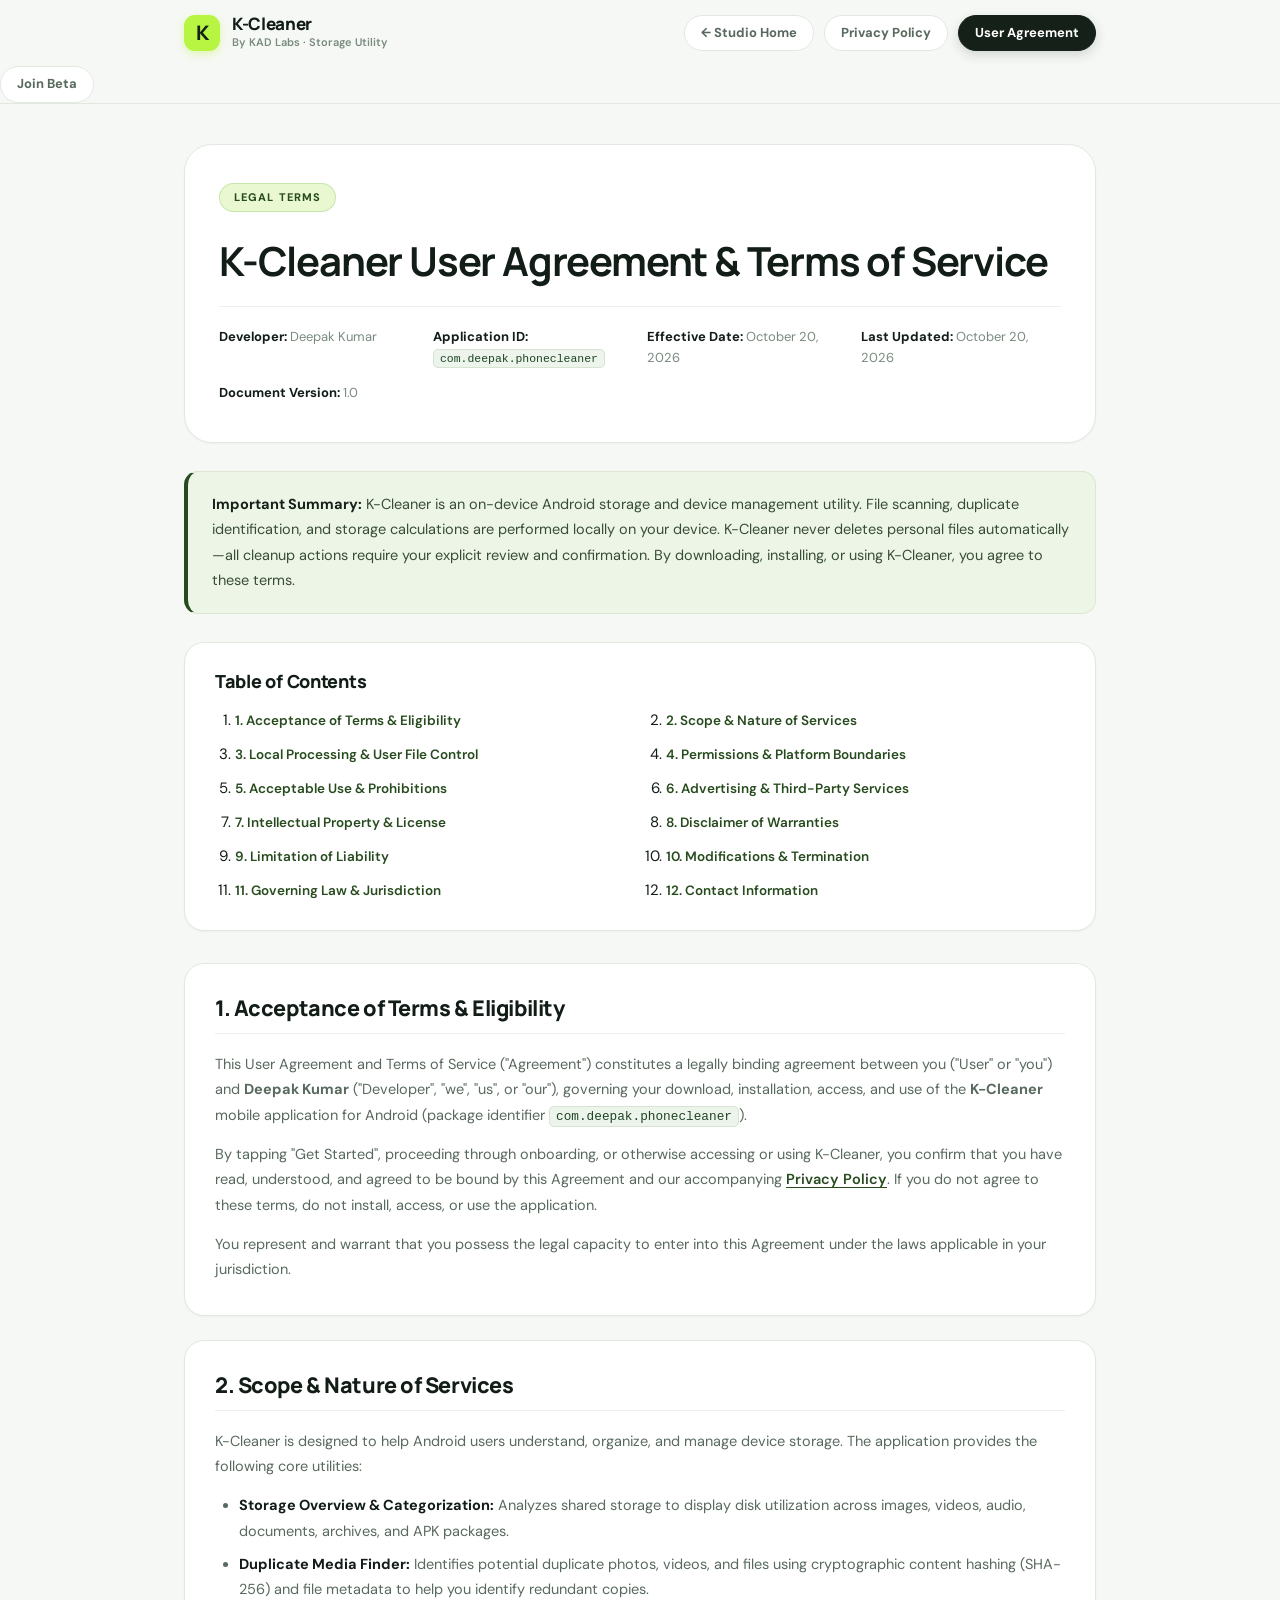
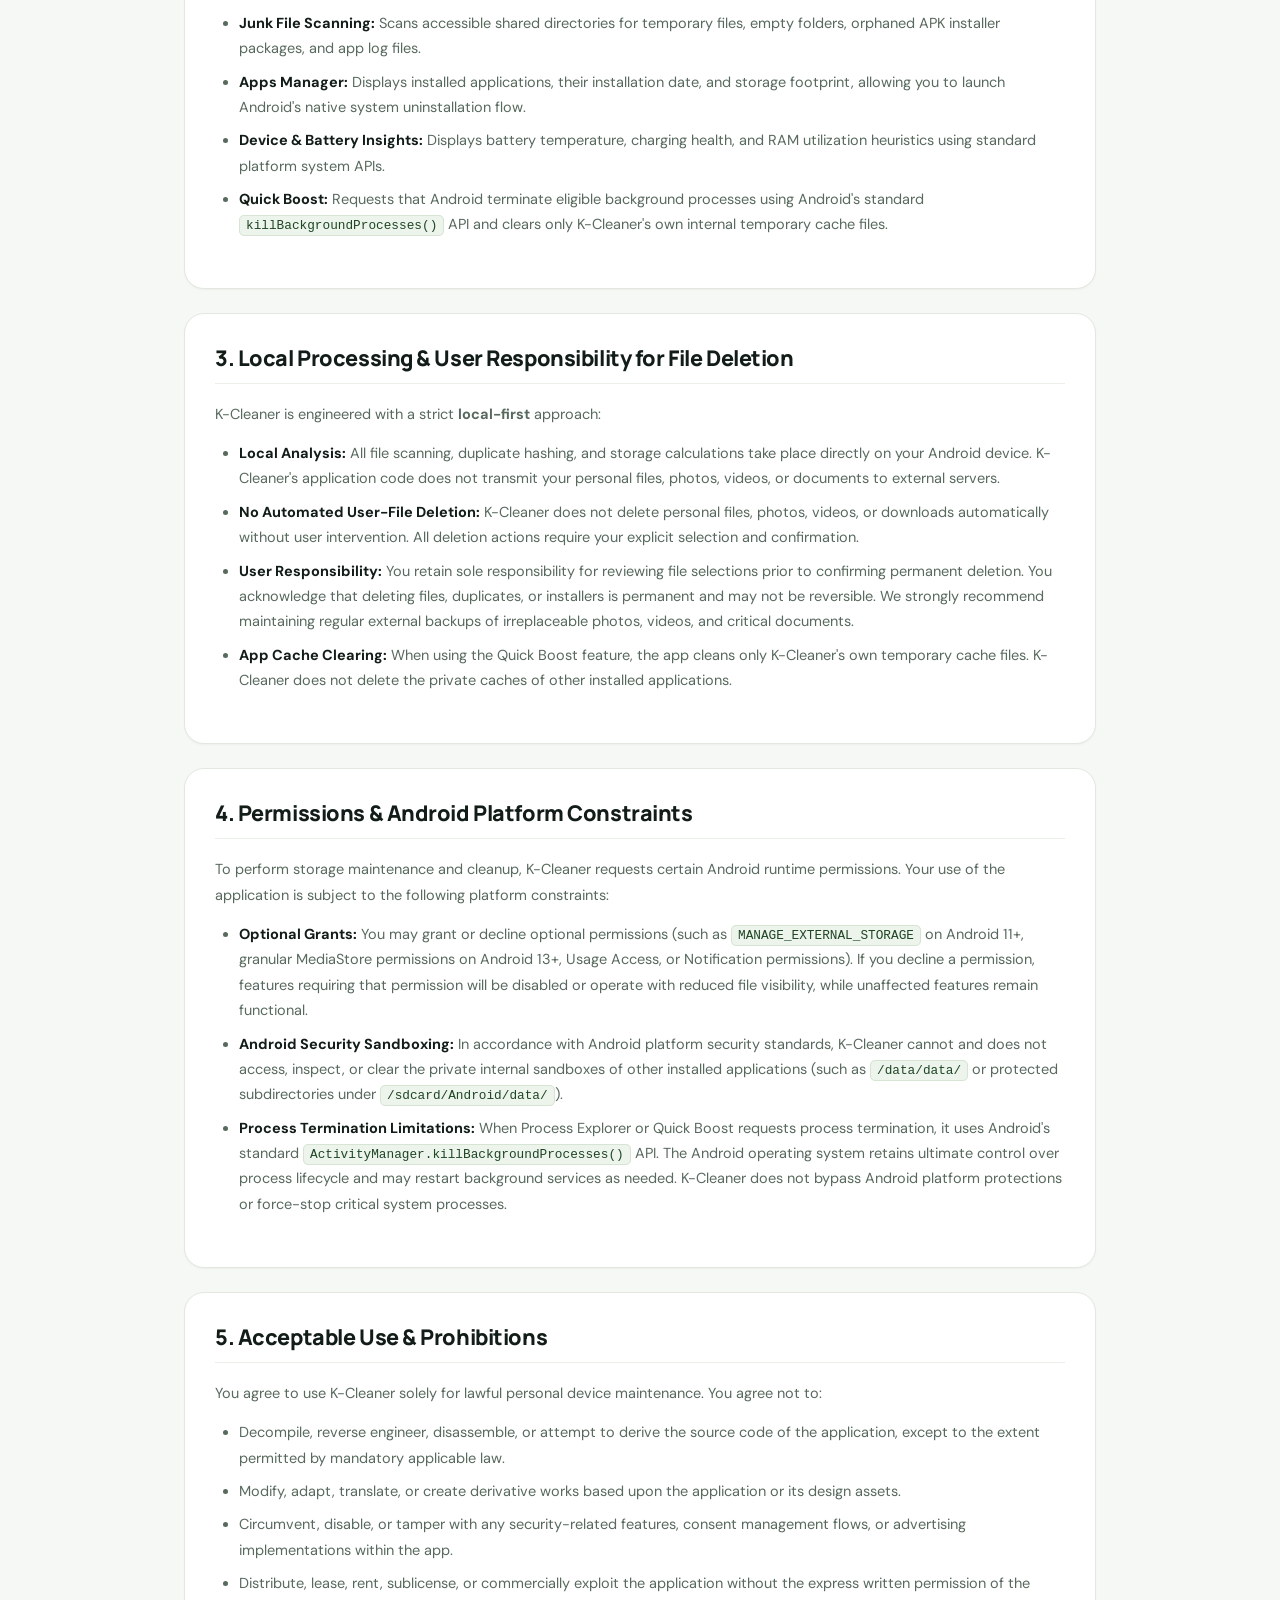
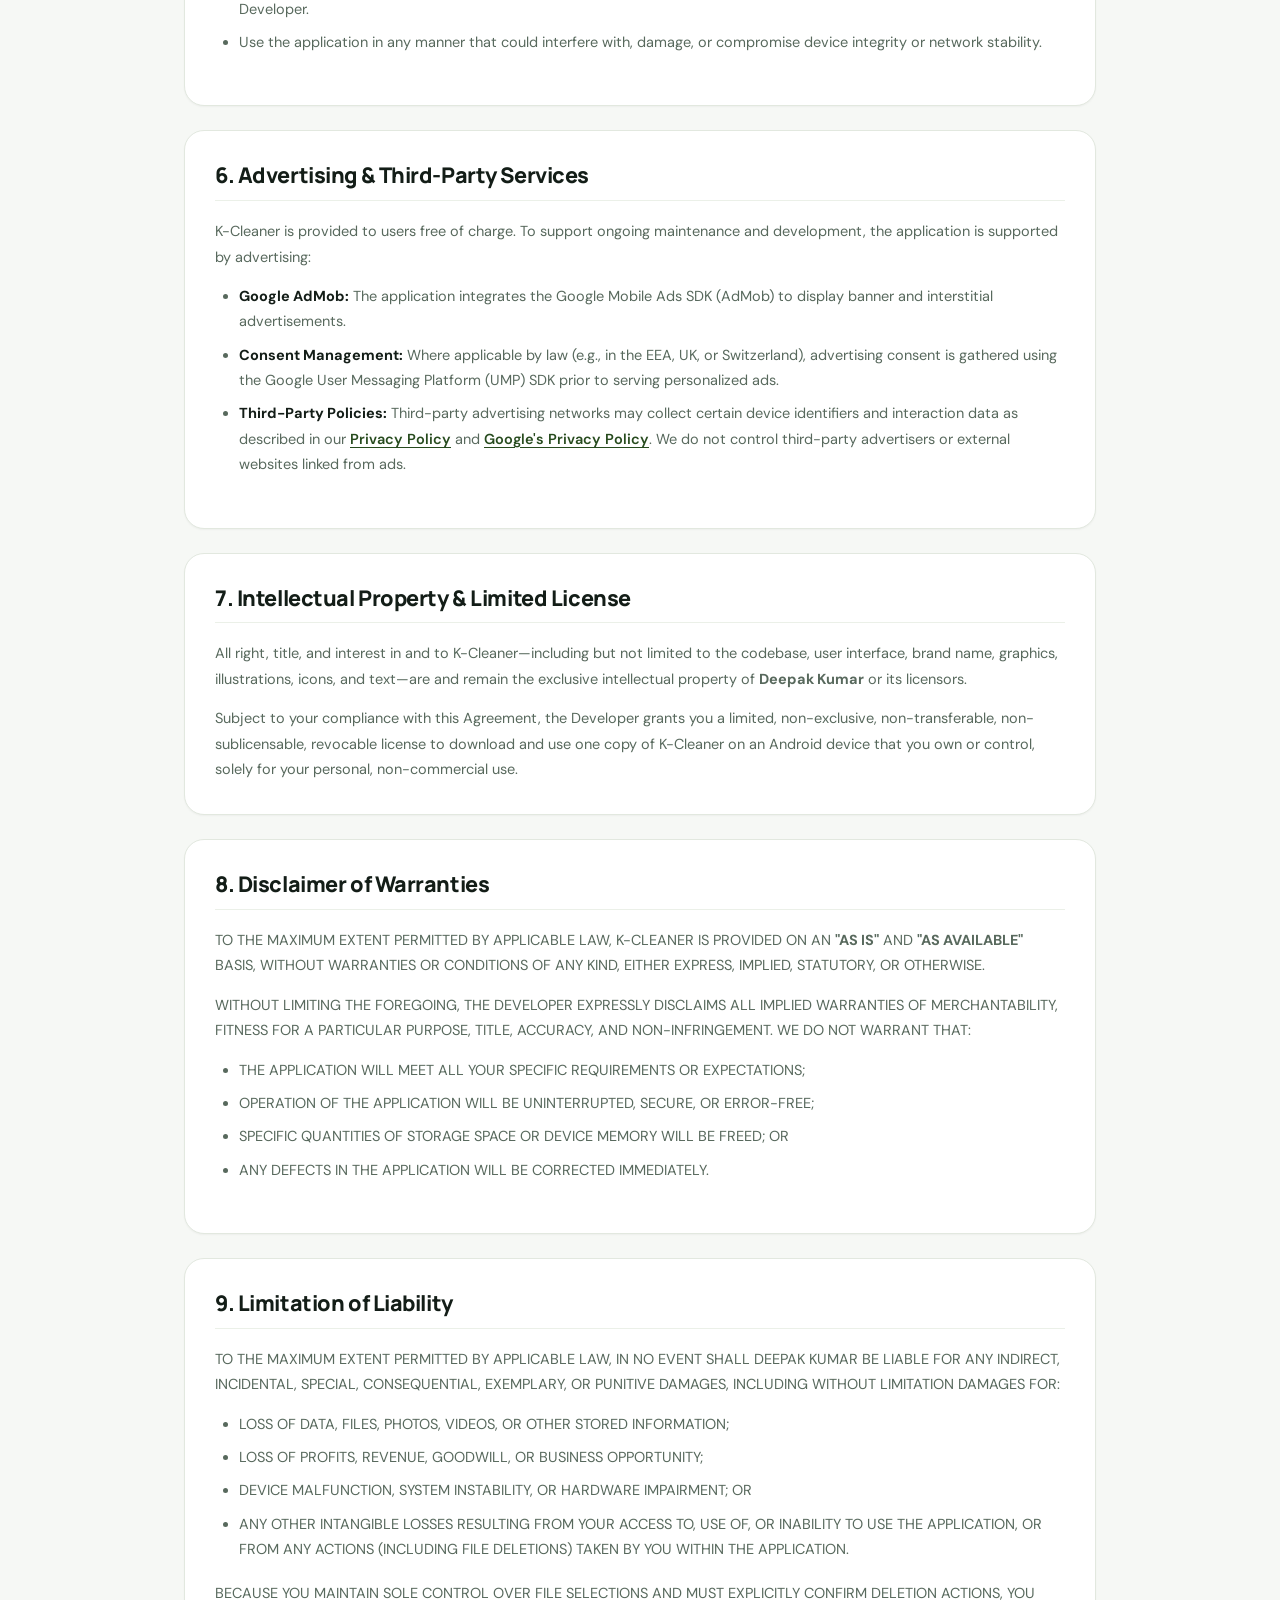
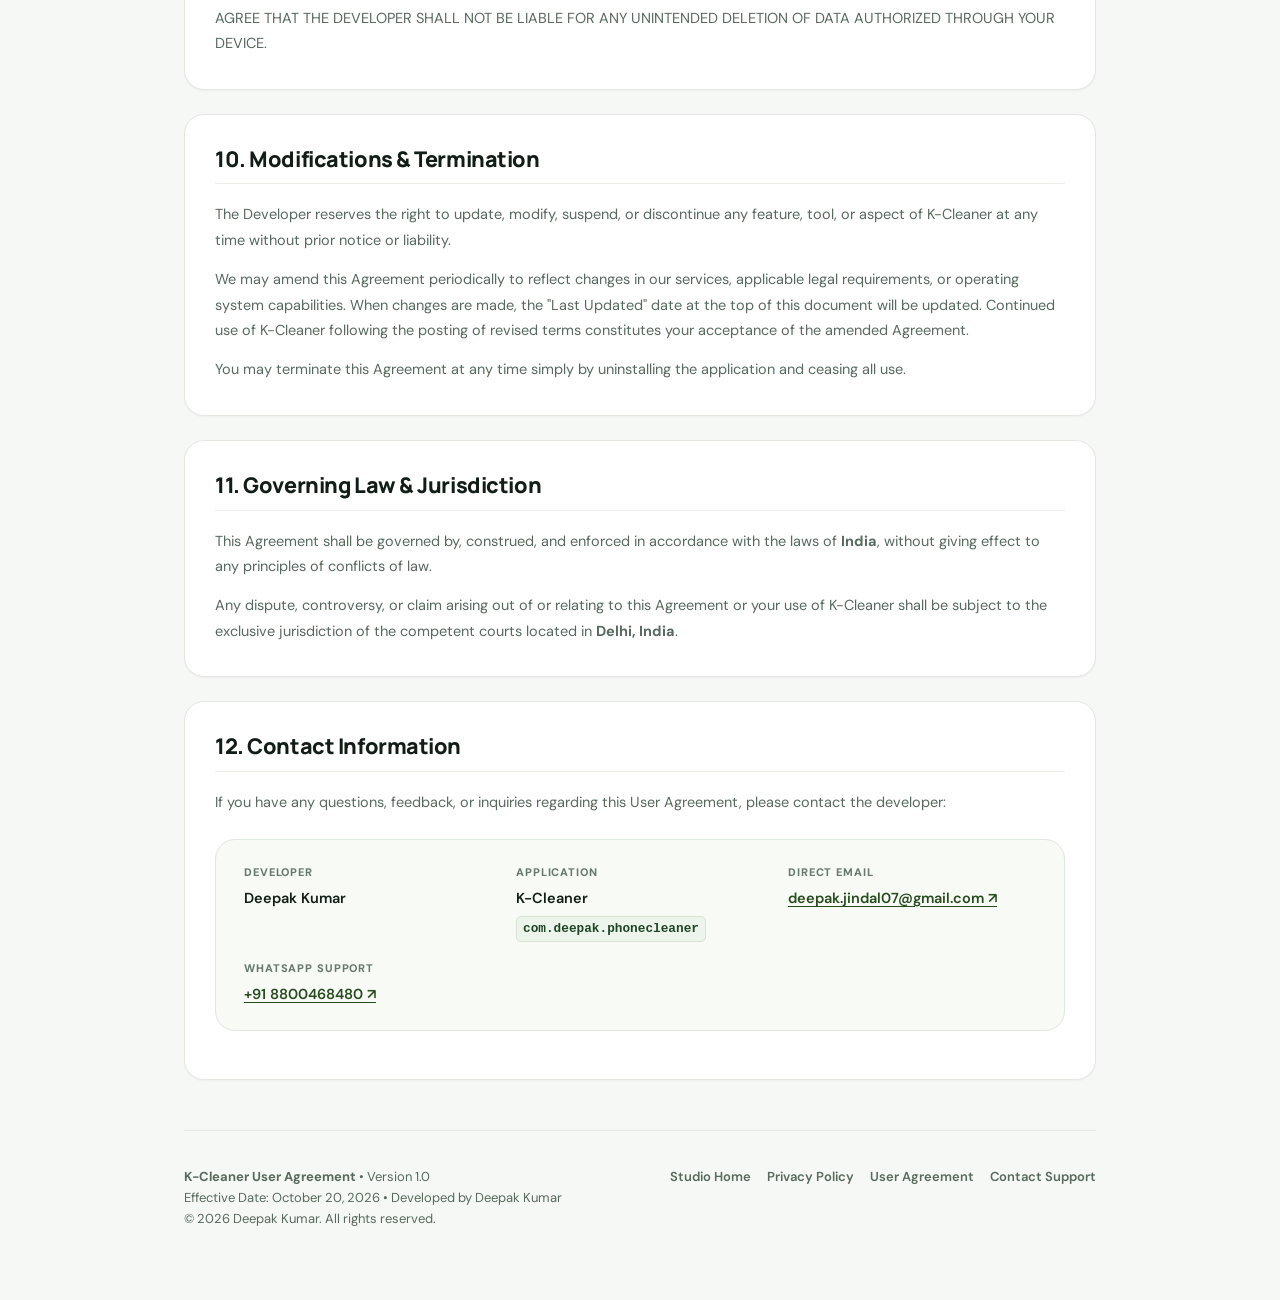
==== commit 7346d0a7: "Merge TesterGetter: add Join as Tester registration portal connected to Supabase and footer link" ====
--- a/agreement.html
+++ b/agreement.html
@@ -30,7 +30,8 @@
         <li><a href="agreement.html" class="nav-pill active" aria-current="page"">User Agreement</a></li>
       </ul>
     </div>
-  </nav>
+    <a href="tester.html" class="nav-pill inactive">Join Beta</a>
+      </nav>
 
   <div class="container">
     <header class="doc-header">
--- a/styles.css
+++ b/styles.css
@@ -1053,11 +1053,98 @@
   position: relative;
 }
 
-.phone-screen img {
+.phone-carousel-container {
+  display: flex;
+  align-items: center;
+  justify-content: center;
+  gap: 16px;
+  position: relative;
+  width: 100%;
+}
+
+.carousel-arrow {
+  width: 44px;
+  height: 44px;
+  border-radius: 50%;
+  background: #ffffff;
+  border: 1px solid var(--border-light);
+  color: var(--text-main);
+  display: flex;
+  align-items: center;
+  justify-content: center;
+  cursor: pointer;
+  box-shadow: 0 4px 16px rgba(20, 36, 24, 0.12);
+  transition: all 0.2s var(--ease);
+  z-index: 5;
+  flex-shrink: 0;
+  outline: none;
+}
+
+.carousel-arrow:hover {
+  background: var(--bg-dark);
+  color: #ffffff;
+  border-color: var(--bg-dark);
+  transform: scale(1.08);
+}
+
+.carousel-arrow:active {
+  transform: scale(0.96);
+}
+
+.carousel-arrow:focus-visible {
+  box-shadow: 0 0 0 3px rgba(184, 245, 66, 0.6);
+}
+
+.phone-slider-track {
+  display: flex;
+  width: 100%;
+  height: 100%;
+  transition: transform 0.4s cubic-bezier(0.16, 1, 0.3, 1);
+}
+
+.phone-slide {
+  min-width: 100%;
+  height: 100%;
+  flex-shrink: 0;
+}
+
+.phone-slide img {
   width: 100%;
   height: 100%;
   object-fit: cover;
   object-position: top;
+  display: block;
+  user-select: none;
+  -webkit-user-drag: none;
+}
+
+.carousel-dots {
+  display: flex;
+  align-items: center;
+  justify-content: center;
+  gap: 7px;
+  margin-top: 14px;
+}
+
+.carousel-dot {
+  width: 8px;
+  height: 8px;
+  border-radius: 50%;
+  background: #c3d2bf;
+  border: none;
+  cursor: pointer;
+  padding: 0;
+  transition: all 0.25s var(--ease);
+}
+
+.carousel-dot:hover {
+  background: #8aa385;
+}
+
+.carousel-dot.active {
+  width: 22px;
+  border-radius: 10px;
+  background: var(--bg-dark);
 }
 
 .phone-floating-pill {
@@ -1324,6 +1411,166 @@
   color: var(--accent-lime-dark);
 }
 
+/* Core Capabilities / Deep Dive Visual Gallery */
+.kcleaner-deep-dive {
+  margin-top: 50px;
+  padding-top: 44px;
+  border-top: 1px solid var(--border-light);
+}
+
+.deep-dive-head {
+  text-align: center;
+  max-width: 640px;
+  margin: 0 auto 36px;
+}
+
+.deep-dive-head h3 {
+  font-size: clamp(24px, 3vw, 32px);
+  margin: 8px 0 10px;
+  letter-spacing: -0.02em;
+}
+
+.deep-dive-head p {
+  color: var(--text-secondary);
+  font-size: 15px;
+  line-height: 1.5;
+}
+
+.promo-grid {
+  display: grid;
+  grid-template-columns: repeat(3, 1fr);
+  gap: 24px;
+}
+
+.promo-card {
+  background: #ffffff;
+  border: 1px solid var(--border-light);
+  border-radius: var(--radius-lg);
+  overflow: hidden;
+  box-shadow: var(--shadow-sm);
+  display: flex;
+  flex-direction: column;
+  transition: transform 0.3s var(--ease), box-shadow 0.3s var(--ease), border-color 0.3s var(--ease);
+}
+
+.promo-card:hover {
+  transform: translateY(-5px);
+  box-shadow: 0 16px 36px rgba(22, 38, 25, 0.12);
+  border-color: #cbd7c7;
+}
+
+.promo-img-wrap {
+  background: #0b141e;
+  overflow: hidden;
+  aspect-ratio: 16 / 10;
+  position: relative;
+  display: flex;
+  align-items: center;
+  justify-content: center;
+}
+
+.promo-img-wrap img {
+  width: 100%;
+  height: 100%;
+  object-fit: cover;
+  object-position: center;
+  transition: transform 0.4s var(--ease);
+}
+
+.promo-card:hover .promo-img-wrap img {
+  transform: scale(1.04);
+}
+
+.promo-card-body {
+  padding: 24px 22px 26px;
+  display: flex;
+  flex-direction: column;
+  flex: 1;
+}
+
+.promo-tag {
+  font-size: 10.5px;
+  font-weight: 800;
+  letter-spacing: 0.08em;
+  color: var(--accent-lime-dark);
+  text-transform: uppercase;
+  margin-bottom: 8px;
+}
+
+.promo-card-body h4 {
+  font-size: 18px;
+  font-weight: 800;
+  margin-bottom: 8px;
+  letter-spacing: -0.01em;
+}
+
+.promo-card-body p {
+  font-size: 13.5px;
+  color: var(--text-secondary);
+  line-height: 1.55;
+  margin: 0;
+}
+
+/* MindFlow Featured Card in App Grid */
+.app-card-featured {
+  grid-column: span 2;
+  display: grid;
+  grid-template-columns: 1.15fr 1fr;
+  gap: 0;
+  padding: 0;
+  overflow: hidden;
+}
+
+.app-card-media {
+  background: #0d1117;
+  position: relative;
+  min-height: 240px;
+  overflow: hidden;
+}
+
+.app-card-media img {
+  width: 100%;
+  height: 100%;
+  object-fit: cover;
+  object-position: center;
+  display: block;
+  transition: transform 0.4s var(--ease);
+}
+
+.app-card-featured:hover .app-card-media img {
+  transform: scale(1.03);
+}
+
+.media-overlay {
+  position: absolute;
+  bottom: 14px;
+  left: 14px;
+  z-index: 2;
+}
+
+.preview-badge {
+  display: inline-flex;
+  align-items: center;
+  gap: 6px;
+  background: rgba(15, 23, 42, 0.85);
+  backdrop-filter: blur(8px);
+  -webkit-backdrop-filter: blur(8px);
+  color: #ffffff;
+  font-size: 10.5px;
+  font-weight: 700;
+  padding: 5px 12px;
+  border-radius: var(--radius-full);
+  border: 1px solid rgba(255, 255, 255, 0.18);
+  box-shadow: 0 4px 12px rgba(0,0,0,0.25);
+}
+
+.app-card-content {
+  padding: 28px 26px;
+  display: flex;
+  flex-direction: column;
+  justify-content: space-between;
+}
+
 .workbench-disclaimer {
   margin-top: 32px;
   text-align: center;
@@ -1405,7 +1652,7 @@
   background: #e8efe2;
   border: 1px solid var(--border-light);
   border-radius: var(--radius-xl);
-  height: 430px;
+  height: 480px;
   position: relative;
   display: flex;
   flex-direction: column;
@@ -1422,23 +1669,23 @@
   border-radius: 50%;
 }
 .about-visual::before {
-  width: 370px;
-  height: 370px;
+  width: 440px;
+  height: 440px;
 }
 .about-visual::after {
-  width: 280px;
-  height: 280px;
+  width: 336px;
+  height: 336px;
 }
 
 .about-photo-wrapper {
   position: relative;
-  width: 270px;
-  height: 270px;
-  border-radius: 46px;
+  width: 324px;
+  height: 324px;
+  border-radius: 52px;
   padding: 8px;
   background: linear-gradient(145deg, #ffffff 0%, #e2ebd9 100%);
   border: 3.5px solid #ffffff;
-  box-shadow: 0 22px 52px rgba(30, 48, 35, 0.2);
+  box-shadow: 0 24px 56px rgba(30, 48, 35, 0.2);
   z-index: 2;
   transition: transform 0.3s var(--ease);
 }
@@ -1450,7 +1697,7 @@
 .about-photo {
   width: 100%;
   height: 100%;
-  border-radius: 38px;
+  border-radius: 44px;
   object-fit: cover;
   object-position: center 20%;
   display: block;
@@ -1460,15 +1707,15 @@
   position: absolute;
   bottom: -6px;
   right: -6px;
-  width: 46px;
-  height: 46px;
+  width: 52px;
+  height: 52px;
   background: var(--accent-lime);
   border: 3.5px solid #ffffff;
-  border-radius: 14px;
+  border-radius: 16px;
   display: grid;
   place-items: center;
   font-family: var(--font-display);
-  font-size: 22px;
+  font-size: 24px;
   font-weight: 800;
   color: var(--bg-dark);
   box-shadow: 0 6px 16px rgba(0, 0, 0, 0.18);
@@ -1607,44 +1854,45 @@
 .site-footer {
   background: #ffffff;
   border-top: 1px solid var(--border-light);
-  padding: 60px 0 30px;
+  padding: 42px 0 24px;
 }
 
 .footer-top {
   display: grid;
-  grid-template-columns: 1.4fr 1fr 1fr 1fr;
-  gap: 40px;
-  padding-bottom: 50px;
+  grid-template-columns: 1.3fr 1fr 1fr 1.1fr;
+  gap: 32px;
+  padding-bottom: 28px;
   border-bottom: 1px solid var(--border-subtle);
 }
 
 .footer-brand-col p {
-  font-size: 13.5px;
+  font-size: 13px;
   color: var(--text-secondary);
-  line-height: 1.6;
-  margin-top: 14px;
-  max-width: 320px;
+  line-height: 1.55;
+  margin-top: 10px;
+  max-width: 300px;
 }
 
 .footer-col h4 {
-  font-size: 12px;
+  font-size: 11.5px;
   font-weight: 800;
-  letter-spacing: 0.1em;
+  letter-spacing: 0.08em;
   text-transform: uppercase;
   color: var(--text-muted);
-  margin-bottom: 18px;
+  margin-bottom: 12px;
 }
 
 .footer-col ul {
   list-style: none;
   display: flex;
   flex-direction: column;
-  gap: 12px;
+  gap: 8px;
 }
 
 .footer-col a {
-  font-size: 13px;
+  font-size: 12.5px;
   color: var(--text-secondary);
+  transition: color 0.15s ease;
 }
 
 .footer-col a:hover {
@@ -1652,11 +1900,11 @@
 }
 
 .footer-bottom {
-  padding-top: 25px;
+  padding-top: 18px;
   display: flex;
   justify-content: space-between;
   align-items: center;
-  gap: 20px;
+  gap: 16px;
   font-size: 12px;
   color: var(--text-muted);
   flex-wrap: wrap;
@@ -1805,12 +2053,14 @@
   letter-spacing: -0.02em;
   color: var(--text-main);
   line-height: 1.2;
+  white-space: nowrap;
 }
 
 .brand-tagline {
   font-size: 11px;
   color: var(--text-muted);
   font-weight: 600;
+  white-space: nowrap;
 }
 
 .nav-links {
@@ -2247,6 +2497,13 @@
     padding: 44px 36px;
   }
 
+  .promo-grid {
+    grid-template-columns: 1fr;
+    gap: 20px;
+  }
+  .app-card-featured {
+    grid-column: 1 / -1;
+  }
   .app-grid {
     grid-template-columns: repeat(2, 1fr);
   }
@@ -2270,6 +2527,109 @@
 }
 
 @media (max-width: 768px) {
+  .hero {
+    padding-top: 36px;
+    padding-bottom: 60px;
+  }
+  .hero-trust {
+    margin-top: 28px;
+    padding-top: 18px;
+  }
+  .hero-art {
+    height: 470px;
+    max-width: 360px;
+    margin: 12px auto 0;
+    width: 100%;
+    position: relative;
+    overflow: visible;
+  }
+  .hero-art-backdrop {
+    width: 330px;
+    height: 330px;
+  }
+  .art-orbit-1 {
+    width: 350px;
+    height: 230px;
+  }
+  .art-orbit-2 {
+    width: 320px;
+    height: 300px;
+  }
+  .kcleaner-hero-card,
+  .card-front {
+    width: 260px;
+    left: 50%;
+    top: 28px;
+    right: auto;
+    transform: translateX(-56%) rotate(-3.5deg);
+    padding: 16px 16px 16px;
+    border-radius: 24px;
+    box-shadow: 0 20px 48px rgba(18, 35, 20, 0.16);
+  }
+  .storage-chart-card,
+  .card-back {
+    width: 240px;
+    height: 175px;
+    left: 50%;
+    top: 8px;
+    right: auto;
+    transform: translateX(-34%) rotate(5deg) scale(0.92);
+    border-radius: 22px;
+  }
+  .card-app-stage {
+    padding: 18px 12px 14px;
+    border-radius: 16px;
+  }
+  .hero-kcleaner-logo {
+    width: 68px;
+    height: 68px;
+    border-radius: 16px;
+  }
+  .card-app-title {
+    font-size: 20px;
+    margin: 10px 0 4px;
+  }
+  .card-app-tagline {
+    font-size: 11.5px;
+    margin-bottom: 12px;
+    line-height: 1.45;
+  }
+  .card-foot-row {
+    margin-top: 12px;
+    padding-top: 10px;
+  }
+  .card-foot-category {
+    font-size: 10px;
+  }
+  .card-foot-btn {
+    width: 28px;
+    height: 28px;
+  }
+  .art-badge-float {
+    position: absolute;
+    bottom: 10px;
+    left: 50%;
+    right: auto;
+    transform: translateX(-50%);
+    white-space: nowrap;
+    padding: 7px 16px;
+    font-size: 11.5px;
+    z-index: 4;
+  }
+
+  .phone-carousel-container {
+    gap: 10px;
+  }
+  .carousel-arrow {
+    width: 38px;
+    height: 38px;
+  }
+  .app-card-featured {
+    grid-template-columns: 1fr;
+  }
+  .app-card-media {
+    min-height: 200px;
+  }
   .desktop-nav,
   .header-cta-desktop {
     display: none;
@@ -2297,12 +2657,57 @@
   }
 
   .footer-top {
-    grid-template-columns: 1fr;
-    gap: 30px;
+    grid-template-columns: repeat(3, 1fr);
+    gap: 22px 18px;
+    padding-bottom: 22px;
+  }
+  .footer-brand-col {
+    grid-column: 1 / -1;
+    margin-bottom: 4px;
+  }
+  .footer-brand-col p {
+    font-size: 13px;
+    line-height: 1.5;
+    margin-top: 8px;
+    max-width: 100%;
+  }
+  .footer-col h4 {
+    font-size: 11px;
+    margin-bottom: 10px;
+  }
+  .footer-col ul {
+    gap: 7px;
+  }
+  .footer-col a {
+    font-size: 12.5px;
+  }
+  .footer-bottom {
+    padding-top: 16px;
+    gap: 8px;
+    font-size: 11.5px;
+    flex-direction: column;
+    align-items: flex-start;
   }
 }
 
 @media (max-width: 480px) {
+  .phone-carousel-container {
+    gap: 6px;
+  }
+  .carousel-arrow {
+    width: 34px;
+    height: 34px;
+  }
+  .carousel-arrow svg {
+    width: 16px;
+    height: 16px;
+  }
+  .app-card-media {
+    min-height: 180px;
+  }
+  .app-card-content {
+    padding: 20px 18px;
+  }
   :root {
     --wrap-pad: 16px;
   }
@@ -2313,19 +2718,7 @@
   .hero-actions .btn {
     width: 100%;
   }
-  .kcleaner-hero-card,
-  .card-front {
-    left: 2%;
-    width: 265px;
-    padding: 18px 16px;
-  }
-  .storage-chart-card,
-  .card-back {
-    right: -10px;
-    width: 260px;
-    height: 185px;
-    transform: rotate(5deg) scale(0.92);
-  }
+  /* hero cards handled cleanly across mobile breakpoints */
   .card-app-stage {
     padding: 18px 12px 14px;
   }
@@ -2345,22 +2738,111 @@
     padding: 8px 12px;
   }
   .about-visual {
-    height: 350px;
+    height: 410px;
   }
   .about-photo-wrapper {
-    width: 220px;
-    height: 220px;
+    width: 264px;
+    height: 264px;
+    border-radius: 44px;
+  }
+  .about-photo {
     border-radius: 36px;
   }
-  .about-photo {
-    border-radius: 30px;
+  .about-photo-brandmark {
+    width: 44px;
+    height: 44px;
+    font-size: 20px;
   }
   .contact-box {
     flex-direction: column;
     align-items: flex-start;
   }
-}
-
+  .site-footer {
+    padding: 30px 0 18px;
+  }
+  .footer-top {
+    grid-template-columns: 1fr 1fr;
+    gap: 18px 14px;
+    padding-bottom: 16px;
+  }
+  .footer-brand-col {
+    grid-column: 1 / -1;
+    margin-bottom: 2px;
+  }
+  .footer-brand-col p {
+    font-size: 12px;
+    line-height: 1.45;
+    margin-top: 6px;
+  }
+  .footer-col:nth-child(4) {
+    grid-column: 1 / -1;
+    padding-top: 6px;
+    border-top: 1px dashed var(--border-subtle);
+  }
+  .footer-col:nth-child(4) ul {
+    flex-direction: row;
+    flex-wrap: wrap;
+    gap: 6px 14px;
+  }
+  .footer-col h4 {
+    font-size: 10.5px;
+    margin-bottom: 6px;
+  }
+  .footer-col ul {
+    gap: 5px;
+  }
+  .footer-col a {
+    font-size: 12px;
+  }
+  .footer-bottom {
+    padding-top: 12px;
+    font-size: 11px;
+    gap: 6px;
+  }
+}
+
+@media (max-width: 640px) {
+  .site-nav-container {
+    padding: 10px 14px;
+    gap: 10px;
+  }
+  .brand-link {
+    gap: 8px;
+  }
+  .brand-icon {
+    width: 32px;
+    height: 32px;
+    font-size: 18px;
+    border-radius: 9px;
+  }
+  .brand-name {
+    font-size: 14.5px;
+  }
+  .brand-tagline {
+    font-size: 10px;
+  }
+  .nav-links {
+    gap: 6px;
+  }
+  .nav-pill {
+    padding: 5px 11px;
+    font-size: 11.5px;
+  }
+  header.doc-header {
+    padding: 24px 18px;
+    margin-bottom: 20px;
+  }
+  header.doc-header h1 {
+    font-size: 26px;
+    margin: 8px 0 12px;
+  }
+  .meta-grid {
+    grid-template-columns: 1fr 1fr;
+    gap: 8px 12px;
+    margin-top: 16px;
+    padding-top: 14px;
+  }
+}
 /* Reduced Motion Preferences */
 @media (prefers-reduced-motion: reduce) {
   html {
@@ -2373,3 +2855,550 @@
     scroll-behavior: auto !important;
   }
 }
+
+/* ==========================================================================
+   Beta Tester Registration Page (tester.html)
+   ========================================================================== */
+.tester-container {
+  max-width: 900px;
+}
+
+.tester-header {
+  margin-bottom: 30px;
+}
+
+.tester-lead {
+  font-size: 15.5px;
+  line-height: 1.65;
+  color: var(--text-secondary);
+  max-width: 760px;
+  margin-top: 10px;
+}
+
+.tester-pillars {
+  display: grid;
+  grid-template-columns: repeat(3, 1fr);
+  gap: 16px;
+  margin-top: 26px;
+  padding-top: 22px;
+  border-top: 1px solid var(--border-subtle);
+}
+
+.pillar-card {
+  background: var(--bg-card);
+  border: 1px solid var(--border-light);
+  border-radius: var(--radius-md);
+  padding: 16px;
+  display: flex;
+  gap: 12px;
+  align-items: flex-start;
+}
+
+.pillar-icon {
+  width: 32px;
+  height: 32px;
+  border-radius: 9px;
+  background: var(--accent-lime-soft);
+  color: var(--accent-lime-dark);
+  display: grid;
+  place-items: center;
+  font-size: 16px;
+  flex-shrink: 0;
+}
+
+.pillar-card strong {
+  display: block;
+  font-size: 12.5px;
+  font-weight: 700;
+  color: var(--text-main);
+  margin-bottom: 4px;
+}
+
+.pillar-card p {
+  font-size: 11.5px;
+  color: var(--text-muted);
+  line-height: 1.5;
+  margin: 0;
+}
+
+.tester-form-card {
+  background: #ffffff;
+  border: 1px solid var(--border-light);
+  border-radius: var(--radius-xl);
+  padding: 38px 36px;
+  box-shadow: var(--shadow-md);
+  margin-bottom: 40px;
+}
+
+.form-card-head {
+  border-bottom: 1px solid var(--border-subtle);
+  padding-bottom: 20px;
+  margin-bottom: 28px;
+}
+
+.form-card-head h2 {
+  font-size: 24px;
+  font-weight: 800;
+  letter-spacing: -0.02em;
+  margin-bottom: 6px;
+}
+
+.form-card-head p {
+  color: var(--text-secondary);
+  font-size: 13.5px;
+  line-height: 1.5;
+  margin: 0;
+}
+
+.form-section-group {
+  margin-bottom: 28px;
+  padding-bottom: 24px;
+  border-bottom: 1px dashed var(--border-subtle);
+}
+
+.form-section-group:last-of-type {
+  border-bottom: none;
+  padding-bottom: 0;
+}
+
+.form-group-title {
+  font-size: 14px;
+  font-weight: 800;
+  text-transform: uppercase;
+  letter-spacing: 0.06em;
+  color: var(--text-main);
+  margin-bottom: 16px;
+}
+
+.form-row {
+  display: grid;
+  grid-template-columns: 1fr 1fr;
+  gap: 18px;
+}
+
+.form-field {
+  display: flex;
+  flex-direction: column;
+}
+
+.form-field label {
+  font-size: 13px;
+  font-weight: 700;
+  color: var(--text-main);
+  margin-bottom: 6px;
+}
+
+.required-star {
+  color: #e11d48;
+}
+
+.form-field input[type="text"],
+.form-field input[type="email"],
+.form-field input[type="tel"],
+.form-field select {
+  width: 100%;
+  height: 46px;
+  padding: 0 14px;
+  border-radius: var(--radius-sm);
+  border: 1px solid #cbd7c7;
+  background: #ffffff;
+  font-family: inherit;
+  font-size: 14px;
+  color: var(--text-main);
+  transition: all 0.2s ease;
+  outline: none;
+}
+
+.form-field input:focus,
+.form-field select:focus {
+  border-color: #2b7a36;
+  box-shadow: 0 0 0 3px rgba(184, 245, 66, 0.45);
+}
+
+.phone-input-group {
+  display: flex;
+  gap: 8px;
+}
+
+.phone-input-group select {
+  width: 140px;
+  flex-shrink: 0;
+}
+
+.field-hint {
+  font-size: 11px;
+  color: var(--text-muted);
+  margin-top: 5px;
+  line-height: 1.4;
+}
+
+.field-error {
+  font-size: 11.5px;
+  color: #e11d48;
+  font-weight: 600;
+  margin-top: 4px;
+  min-height: 16px;
+}
+
+.tester-checkbox-grid {
+  display: grid;
+  grid-template-columns: 1fr 1fr;
+  gap: 10px;
+}
+
+.checkbox-pill {
+  display: flex;
+  align-items: center;
+  gap: 10px;
+  background: var(--bg-card);
+  border: 1px solid var(--border-light);
+  border-radius: var(--radius-sm);
+  padding: 10px 14px;
+  cursor: pointer;
+  font-size: 12.5px;
+  font-weight: 600;
+  color: var(--text-main);
+  transition: all 0.2s ease;
+}
+
+.checkbox-pill:hover {
+  background: #ffffff;
+  border-color: #cbd7c7;
+}
+
+.checkbox-pill input[type="checkbox"] {
+  width: 16px;
+  height: 16px;
+  accent-color: var(--bg-dark);
+  cursor: pointer;
+}
+
+.consent-block {
+  display: flex;
+  flex-direction: column;
+  gap: 12px;
+}
+
+.consent-label {
+  display: flex;
+  align-items: flex-start;
+  gap: 10px;
+  font-size: 12.5px;
+  line-height: 1.5;
+  color: var(--text-secondary);
+  cursor: pointer;
+}
+
+.consent-label input[type="checkbox"] {
+  width: 17px;
+  height: 17px;
+  margin-top: 2px;
+  accent-color: var(--bg-dark);
+  flex-shrink: 0;
+  cursor: pointer;
+}
+
+.consent-label a {
+  color: var(--text-main);
+  font-weight: 600;
+  text-decoration: underline;
+}
+
+.form-alert {
+  padding: 12px 16px;
+  border-radius: var(--radius-sm);
+  font-size: 13px;
+  font-weight: 600;
+  margin-bottom: 20px;
+  line-height: 1.5;
+}
+
+.form-alert.alert-error {
+  background: #ffe4e6;
+  border: 1px solid #fecdd3;
+  color: #be123c;
+}
+
+.form-alert.alert-success {
+  background: #ecfdf5;
+  border: 1px solid #a7f3d0;
+  color: #047857;
+}
+
+.form-actions {
+  display: flex;
+  flex-direction: column;
+  align-items: flex-start;
+  gap: 10px;
+  margin-top: 10px;
+}
+
+.btn-large {
+  padding: 14px 32px;
+  font-size: 15px;
+  border-radius: var(--radius-full);
+}
+
+.submit-note {
+  font-size: 11.5px;
+  color: var(--text-muted);
+  margin: 0;
+}
+
+/* Success Card */
+.success-card {
+  background: #ffffff;
+  border: 1px solid #bbf7d0;
+  border-radius: var(--radius-xl);
+  padding: 44px 36px;
+  box-shadow: 0 16px 40px rgba(16, 185, 129, 0.08);
+  text-align: center;
+  margin-bottom: 40px;
+}
+
+.success-icon-badge {
+  width: 60px;
+  height: 60px;
+  border-radius: 50%;
+  background: linear-gradient(135deg, #a7f626 0%, #5ec712 100%);
+  color: #0f1f12;
+  font-size: 28px;
+  font-weight: 800;
+  display: grid;
+  place-items: center;
+  margin: 0 auto 18px;
+  box-shadow: 0 8px 24px rgba(94, 199, 18, 0.35);
+}
+
+.success-card h2 {
+  font-size: 26px;
+  font-weight: 800;
+  letter-spacing: -0.02em;
+  margin-bottom: 8px;
+}
+
+.success-subtitle {
+  color: var(--text-secondary);
+  font-size: 14px;
+  max-width: 580px;
+  margin: 0 auto 26px;
+  line-height: 1.55;
+}
+
+.registration-id-box {
+  background: var(--bg-card);
+  border: 1px solid var(--border-light);
+  border-radius: var(--radius-md);
+  padding: 16px 22px;
+  max-width: 440px;
+  margin: 0 auto 28px;
+}
+
+.id-label {
+  display: block;
+  font-size: 10.5px;
+  font-weight: 800;
+  letter-spacing: 0.1em;
+  color: var(--text-muted);
+  margin-bottom: 6px;
+}
+
+.id-row {
+  display: flex;
+  align-items: center;
+  justify-content: center;
+  gap: 14px;
+}
+
+.id-row strong {
+  font-family: var(--font-display);
+  font-size: 22px;
+  font-weight: 800;
+  letter-spacing: 0.05em;
+  color: var(--text-main);
+}
+
+.btn-copy {
+  padding: 5px 12px;
+  border-radius: var(--radius-full);
+  border: 1px solid var(--border-light);
+  background: #ffffff;
+  font-size: 11.5px;
+  font-weight: 700;
+  color: var(--text-secondary);
+  cursor: pointer;
+  transition: all 0.2s ease;
+}
+
+.btn-copy:hover {
+  background: var(--bg-dark);
+  color: #ffffff;
+}
+
+.success-summary-card {
+  background: #fbfdfa;
+  border: 1px solid var(--border-subtle);
+  border-radius: var(--radius-md);
+  padding: 20px 24px;
+  text-align: left;
+  max-width: 560px;
+  margin: 0 auto 24px;
+}
+
+.success-summary-card h4 {
+  font-size: 12px;
+  font-weight: 800;
+  letter-spacing: 0.08em;
+  text-transform: uppercase;
+  color: var(--text-muted);
+  margin-bottom: 12px;
+}
+
+.summary-grid {
+  display: grid;
+  grid-template-columns: 1fr 1fr;
+  gap: 12px;
+  font-size: 13px;
+}
+
+.summary-item span {
+  color: var(--text-muted);
+  display: block;
+  font-size: 11.5px;
+  margin-bottom: 2px;
+}
+
+.status-pending {
+  color: #047857;
+  font-weight: 700;
+}
+
+.next-steps-card {
+  background: #ffffff;
+  border: 1px solid var(--border-light);
+  border-radius: var(--radius-md);
+  padding: 22px 26px;
+  text-align: left;
+  max-width: 560px;
+  margin: 0 auto 30px;
+}
+
+.next-steps-card h4 {
+  font-size: 14px;
+  font-weight: 800;
+  margin-bottom: 12px;
+}
+
+.next-steps-list {
+  padding-left: 20px;
+  display: flex;
+  flex-direction: column;
+  gap: 10px;
+  font-size: 13px;
+  color: var(--text-secondary);
+  line-height: 1.5;
+}
+
+.next-steps-list strong {
+  color: var(--text-main);
+}
+
+.success-actions {
+  display: flex;
+  justify-content: center;
+  gap: 14px;
+  flex-wrap: wrap;
+}
+
+/* Status Lookup Section */
+.status-lookup-section {
+  margin-bottom: 60px;
+}
+
+.status-lookup-card {
+  background: var(--bg-card);
+  border: 1px solid var(--border-light);
+  border-radius: var(--radius-lg);
+  padding: 28px 32px;
+}
+
+.status-lookup-head h3 {
+  font-size: 18px;
+  font-weight: 800;
+  margin-bottom: 6px;
+}
+
+.status-lookup-head p {
+  font-size: 13px;
+  color: var(--text-secondary);
+  margin: 0 0 16px;
+}
+
+.status-lookup-form {
+  display: flex;
+  gap: 10px;
+  max-width: 560px;
+}
+
+.status-lookup-form input {
+  flex: 1;
+  height: 44px;
+  padding: 0 14px;
+  border-radius: var(--radius-sm);
+  border: 1px solid #cbd7c7;
+  background: #ffffff;
+  font-family: inherit;
+  font-size: 13.5px;
+}
+
+.status-lookup-form input:focus {
+  border-color: #2b7a36;
+  outline: none;
+  box-shadow: 0 0 0 3px rgba(184, 245, 66, 0.45);
+}
+
+.status-result {
+  margin-top: 14px;
+  padding: 14px 18px;
+  background: #ffffff;
+  border: 1px solid var(--border-light);
+  border-radius: var(--radius-sm);
+  font-size: 13px;
+}
+
+.status-badge-pill {
+  display: inline-block;
+  padding: 3px 10px;
+  border-radius: var(--radius-full);
+  font-size: 11px;
+  font-weight: 700;
+}
+
+.hidden {
+  display: none !important;
+}
+
+@media (max-width: 768px) {
+  .tester-pillars {
+    grid-template-columns: 1fr;
+  }
+  .tester-form-card {
+    padding: 26px 20px;
+  }
+  .form-row {
+    grid-template-columns: 1fr;
+    gap: 14px;
+  }
+  .tester-checkbox-grid {
+    grid-template-columns: 1fr;
+  }
+  .summary-grid {
+    grid-template-columns: 1fr;
+  }
+  .status-lookup-form {
+    flex-direction: column;
+  }
+  .status-lookup-card {
+    padding: 22px 18px;
+  }
+}
